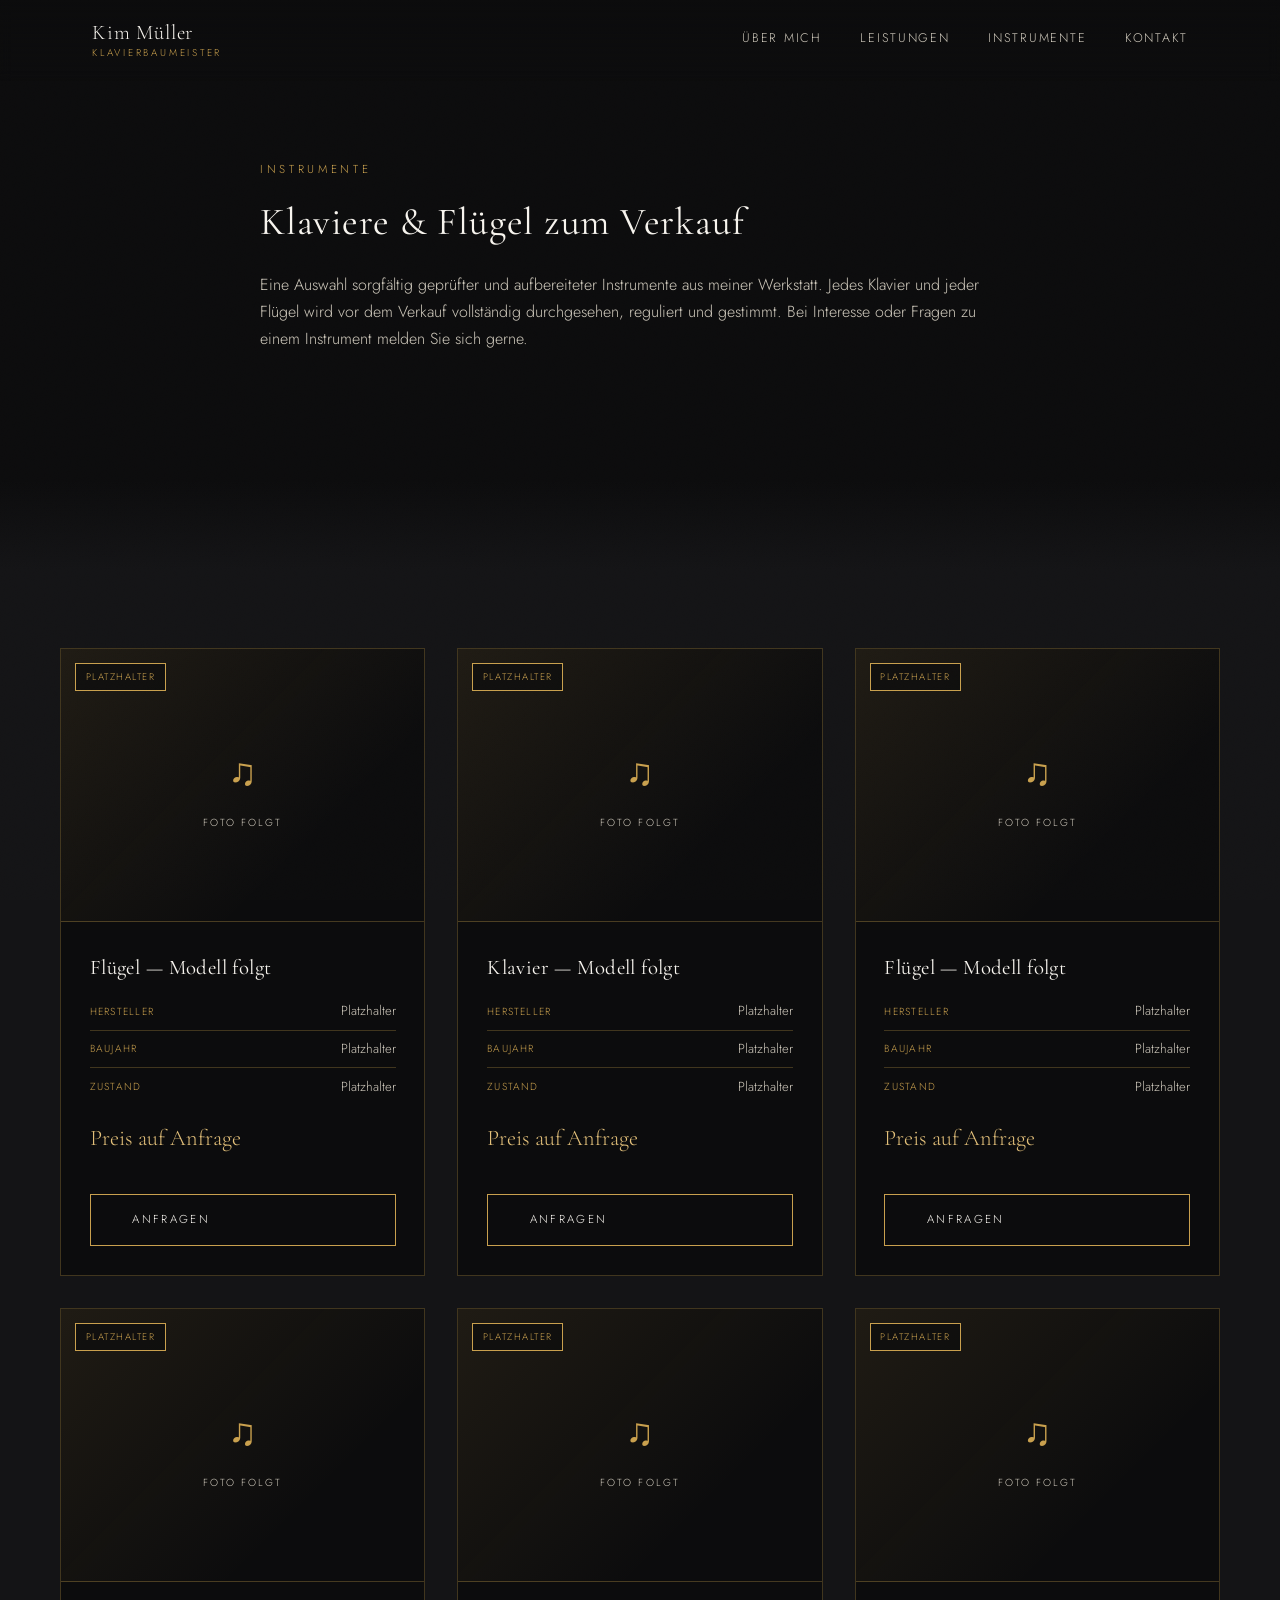
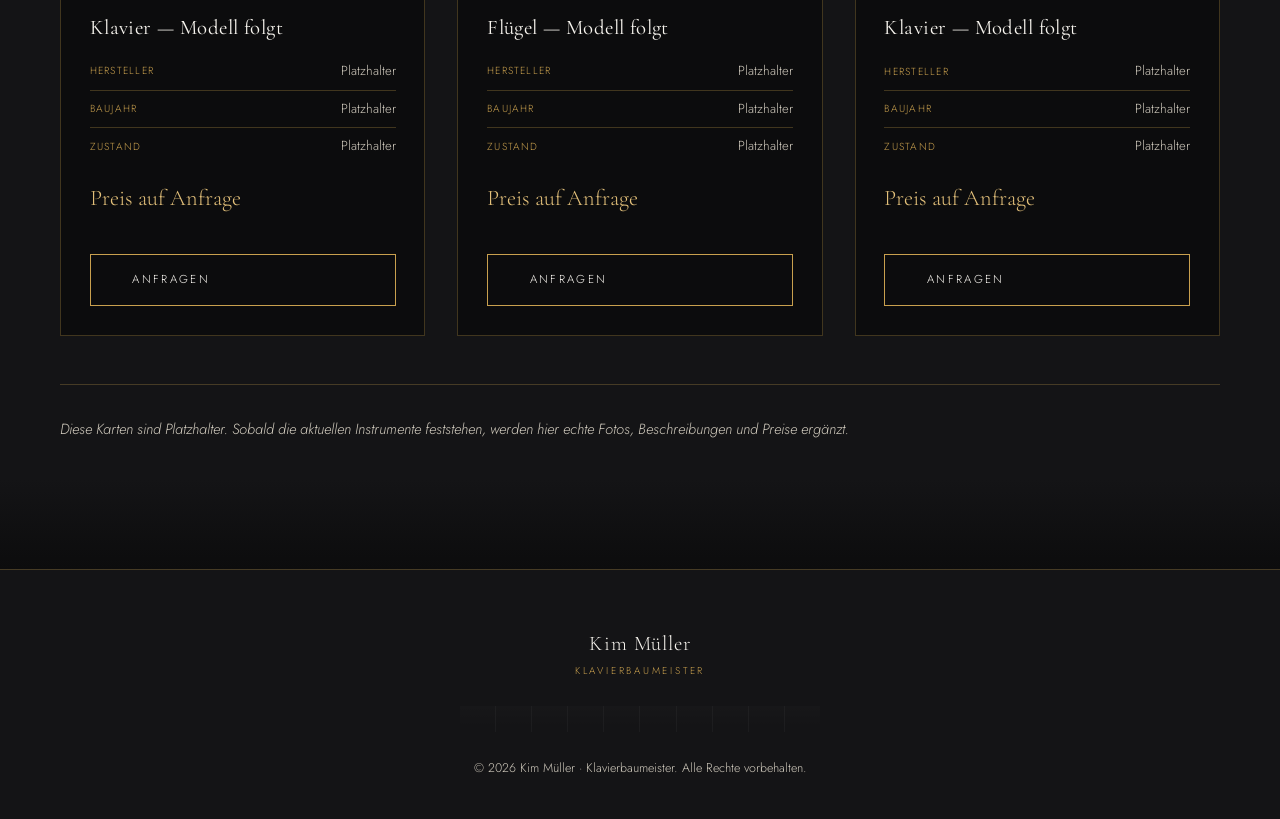
==== instrumente.html @ 31e73b19 "Smooth hero-to-content transition, add Instrumente page - Replace the hard-edged piano-key divider b" ====
<!DOCTYPE html>
<html lang="de">
<head>
<meta charset="UTF-8">
<meta name="viewport" content="width=device-width, initial-scale=1.0">
<title>Instrumente — Kim Müller, Klavierbaumeister</title>
<meta name="description" content="Klaviere und Flügel zum Verkauf bei Kim Müller, Klavierbaumeister in Freiburg im Breisgau.">
<link rel="preconnect" href="https://fonts.googleapis.com">
<link rel="preconnect" href="https://fonts.gstatic.com" crossorigin>
<link href="https://fonts.googleapis.com/css2?family=Cormorant+Garamond:ital,wght@0,300;0,400;0,500;0,600;1,400&family=Jost:wght@300;400;500&display=swap" rel="stylesheet">
<link rel="stylesheet" href="styles.css">
</head>
<body>

<div class="grain"></div>

<header class="site-header" id="top">
  <div class="header-inner">
    <a class="brand" href="index.html">
      <span class="brand-name">Kim Müller</span>
      <span class="brand-sub">Klavierbaumeister</span>
    </a>
    <nav class="nav" id="nav">
      <a href="index.html#ueber-mich">Über mich</a>
      <a href="index.html#leistungen">Leistungen</a>
      <a href="instrumente.html">Instrumente</a>
      <a href="index.html#kontakt">Kontakt</a>
    </nav>
    <button class="nav-toggle" id="navToggle" aria-label="Menü öffnen" aria-expanded="false">
      <span></span><span></span><span></span>
    </button>
  </div>
</header>

<main>

  <section class="section" style="padding-top: 10rem;">
    <div class="section-inner page-intro reveal">
      <p class="eyebrow">Instrumente</p>
      <h2>Klaviere &amp; Flügel zum Verkauf</h2>
      <p>Eine Auswahl sorgfältig geprüfter und aufbereiteter Instrumente aus meiner Werkstatt.
      Jedes Klavier und jeder Flügel wird vor dem Verkauf vollständig durchgesehen, reguliert
      und gestimmt. Bei Interesse oder Fragen zu einem Instrument melden Sie sich gerne.</p>
    </div>
  </section>

  <section class="section alt" id="angebot">
    <div class="section-inner">
      <div class="instruments-grid">

        <div class="instrument-card reveal" style="--reveal-delay: 0.05s">
          <span class="instrument-badge">Platzhalter</span>
          <div class="instrument-photo">
            <span class="instrument-photo-icon" aria-hidden="true">♫</span>
            <span class="instrument-photo-label">Foto folgt</span>
          </div>
          <div class="instrument-info">
            <h3>Flügel — Modell folgt</h3>
            <ul class="instrument-meta">
              <li><span class="label">Hersteller</span><span>Platzhalter</span></li>
              <li><span class="label">Baujahr</span><span>Platzhalter</span></li>
              <li><span class="label">Zustand</span><span>Platzhalter</span></li>
            </ul>
            <p class="instrument-price">Preis auf Anfrage</p>
            <a href="index.html#kontakt" class="btn btn-outline">Anfragen</a>
          </div>
        </div>

        <div class="instrument-card reveal" style="--reveal-delay: 0.1s">
          <span class="instrument-badge">Platzhalter</span>
          <div class="instrument-photo">
            <span class="instrument-photo-icon" aria-hidden="true">♫</span>
            <span class="instrument-photo-label">Foto folgt</span>
          </div>
          <div class="instrument-info">
            <h3>Klavier — Modell folgt</h3>
            <ul class="instrument-meta">
              <li><span class="label">Hersteller</span><span>Platzhalter</span></li>
              <li><span class="label">Baujahr</span><span>Platzhalter</span></li>
              <li><span class="label">Zustand</span><span>Platzhalter</span></li>
            </ul>
            <p class="instrument-price">Preis auf Anfrage</p>
            <a href="index.html#kontakt" class="btn btn-outline">Anfragen</a>
          </div>
        </div>

        <div class="instrument-card reveal" style="--reveal-delay: 0.15s">
          <span class="instrument-badge">Platzhalter</span>
          <div class="instrument-photo">
            <span class="instrument-photo-icon" aria-hidden="true">♫</span>
            <span class="instrument-photo-label">Foto folgt</span>
          </div>
          <div class="instrument-info">
            <h3>Flügel — Modell folgt</h3>
            <ul class="instrument-meta">
              <li><span class="label">Hersteller</span><span>Platzhalter</span></li>
              <li><span class="label">Baujahr</span><span>Platzhalter</span></li>
              <li><span class="label">Zustand</span><span>Platzhalter</span></li>
            </ul>
            <p class="instrument-price">Preis auf Anfrage</p>
            <a href="index.html#kontakt" class="btn btn-outline">Anfragen</a>
          </div>
        </div>

        <div class="instrument-card reveal" style="--reveal-delay: 0.05s">
          <span class="instrument-badge">Platzhalter</span>
          <div class="instrument-photo">
            <span class="instrument-photo-icon" aria-hidden="true">♫</span>
            <span class="instrument-photo-label">Foto folgt</span>
          </div>
          <div class="instrument-info">
            <h3>Klavier — Modell folgt</h3>
            <ul class="instrument-meta">
              <li><span class="label">Hersteller</span><span>Platzhalter</span></li>
              <li><span class="label">Baujahr</span><span>Platzhalter</span></li>
              <li><span class="label">Zustand</span><span>Platzhalter</span></li>
            </ul>
            <p class="instrument-price">Preis auf Anfrage</p>
            <a href="index.html#kontakt" class="btn btn-outline">Anfragen</a>
          </div>
        </div>

        <div class="instrument-card reveal" style="--reveal-delay: 0.1s">
          <span class="instrument-badge">Platzhalter</span>
          <div class="instrument-photo">
            <span class="instrument-photo-icon" aria-hidden="true">♫</span>
            <span class="instrument-photo-label">Foto folgt</span>
          </div>
          <div class="instrument-info">
            <h3>Flügel — Modell folgt</h3>
            <ul class="instrument-meta">
              <li><span class="label">Hersteller</span><span>Platzhalter</span></li>
              <li><span class="label">Baujahr</span><span>Platzhalter</span></li>
              <li><span class="label">Zustand</span><span>Platzhalter</span></li>
            </ul>
            <p class="instrument-price">Preis auf Anfrage</p>
            <a href="index.html#kontakt" class="btn btn-outline">Anfragen</a>
          </div>
        </div>

        <div class="instrument-card reveal" style="--reveal-delay: 0.15s">
          <span class="instrument-badge">Platzhalter</span>
          <div class="instrument-photo">
            <span class="instrument-photo-icon" aria-hidden="true">♫</span>
            <span class="instrument-photo-label">Foto folgt</span>
          </div>
          <div class="instrument-info">
            <h3>Klavier — Modell folgt</h3>
            <ul class="instrument-meta">
              <li><span class="label">Hersteller</span><span>Platzhalter</span></li>
              <li><span class="label">Baujahr</span><span>Platzhalter</span></li>
              <li><span class="label">Zustand</span><span>Platzhalter</span></li>
            </ul>
            <p class="instrument-price">Preis auf Anfrage</p>
            <a href="index.html#kontakt" class="btn btn-outline">Anfragen</a>
          </div>
        </div>

      </div>

      <p class="instrument-note reveal">Diese Karten sind Platzhalter. Sobald die aktuellen Instrumente
      feststehen, werden hier echte Fotos, Beschreibungen und Preise ergänzt.</p>
    </div>
  </section>

</main>

<footer class="site-footer">
  <div class="footer-inner">
    <div class="footer-brand">
      <span class="brand-name">Kim Müller</span>
      <span class="brand-sub">Klavierbaumeister</span>
    </div>
    <div class="key-strip small" aria-hidden="true">
      <span></span><span></span><span></span><span></span><span></span>
      <span></span><span></span><span></span><span></span><span></span>
    </div>
    <p class="footer-copy">&copy; <span id="year"></span> Kim Müller · Klavierbaumeister. Alle Rechte vorbehalten.</p>
  </div>
</footer>

<script src="script.js"></script>
</body>
</html>
---- styles.css ----
/* ------------------------------------------------------------
   Kim Müller — Klavierbaumeister
   Elegant, ruhig, in mattem Schwarz und Gold — inspiriert von der
   zeitlosen Lackoberfläche eines Konzertflügels.
------------------------------------------------------------- */

:root {
  --black: #0c0c0d;
  --black-soft: #141416;
  --ivory: #f7f4ee;
  --ivory-dim: #cfc9bc;
  --gold: #c9a04e;
  --gold-bright: #e3c07a;
  --line: rgba(201, 160, 78, 0.28);
  --serif: 'Cormorant Garamond', Georgia, serif;
  --sans: 'Jost', 'Helvetica Neue', Arial, sans-serif;
  --maxw: 1160px;
  --ease: cubic-bezier(0.16, 0.84, 0.44, 1);
}

* { box-sizing: border-box; }

html { scroll-behavior: smooth; }

body {
  margin: 0;
  background: var(--black);
  color: var(--ivory);
  font-family: var(--sans);
  font-weight: 300;
  line-height: 1.7;
  -webkit-font-smoothing: antialiased;
}

img { max-width: 100%; display: block; }

a { color: inherit; text-decoration: none; }

h1, h2, h3, blockquote {
  font-family: var(--serif);
  font-weight: 400;
  letter-spacing: 0.02em;
  margin: 0 0 0.4em;
  color: var(--ivory);
}

p { margin: 0 0 1em; color: var(--ivory-dim); }

.eyebrow {
  font-family: var(--sans);
  text-transform: uppercase;
  letter-spacing: 0.32em;
  font-size: 0.72rem;
  color: var(--gold);
  margin: 0 0 0.9em;
}
.eyebrow.center { text-align: center; }

h2 { font-size: clamp(1.9rem, 3vw, 2.6rem); }
h2.center { text-align: center; margin-bottom: 0.6em; }

.section h2 + p.eyebrow { margin-top: 0; }

/* subtle film-grain overlay for texture, like lacquer under light */
.grain {
  position: fixed;
  inset: 0;
  pointer-events: none;
  z-index: 5;
  opacity: 0.035;
  background-image: url("data:image/svg+xml,%3Csvg xmlns='http://www.w3.org/2000/svg' width='120' height='120'%3E%3Cfilter id='n'%3E%3CfeTurbulence type='fractalNoise' baseFrequency='0.9' numOctaves='2' stitchTiles='stitch'/%3E%3C/filter%3E%3Crect width='100%25' height='100%25' filter='url(%23n)'/%3E%3C/svg%3E");
  mix-blend-mode: overlay;
}

/* ---------- Header ---------- */
.site-header {
  position: fixed;
  top: 0; left: 0; right: 0;
  z-index: 50;
  background: linear-gradient(to bottom, rgba(12,12,13,0.92), rgba(12,12,13,0));
  backdrop-filter: blur(6px);
}

.header-inner {
  max-width: var(--maxw);
  margin: 0 auto;
  padding: 1.4rem 2rem;
  display: flex;
  align-items: center;
  justify-content: space-between;
}

.brand { display: flex; flex-direction: column; line-height: 1.1; }
.brand-name {
  font-family: var(--serif);
  font-size: 1.3rem;
  letter-spacing: 0.04em;
  color: var(--ivory);
}
.brand-sub {
  font-size: 0.62rem;
  letter-spacing: 0.28em;
  text-transform: uppercase;
  color: var(--gold);
  margin-top: 0.25em;
}

.nav { display: flex; gap: 2.4rem; }
.nav a {
  font-size: 0.78rem;
  letter-spacing: 0.14em;
  text-transform: uppercase;
  color: var(--ivory-dim);
  position: relative;
  padding-bottom: 4px;
  transition: color 0.4s var(--ease);
}
.nav a::after {
  content: '';
  position: absolute;
  left: 0; bottom: 0;
  width: 0;
  height: 1px;
  background: var(--gold);
  transition: width 0.45s var(--ease);
}
.nav a:hover { color: var(--gold-bright); }
.nav a:hover::after { width: 100%; }

.nav-toggle {
  display: none;
  flex-direction: column;
  justify-content: center;
  gap: 5px;
  width: 32px; height: 32px;
  background: none;
  border: none;
  cursor: pointer;
}
.nav-toggle span {
  display: block;
  height: 1px;
  background: var(--gold);
}

/* ---------- Hero ---------- */
.hero {
  min-height: 100svh;
  display: flex;
  flex-direction: column;
  align-items: center;
  justify-content: center;
  text-align: center;
  position: relative;
  padding: 6rem 1.5rem 0;
  background:
    radial-gradient(ellipse at 50% 20%, rgba(201,160,78,0.09), transparent 60%),
    linear-gradient(180deg, #0c0c0d 0%, #101012 55%, #0c0c0d 100%);
  overflow: hidden;
}

.hero-content { max-width: 640px; margin: 0 auto; }

.hero .eyebrow { justify-content: center; text-align: center; }

.hero h1 {
  font-size: clamp(3.2rem, 9vw, 6rem);
  letter-spacing: 0.02em;
  margin-bottom: 0.15em;
}

.hero-role {
  text-transform: uppercase;
  letter-spacing: 0.36em;
  font-size: 0.82rem;
  color: var(--gold-bright);
  margin-bottom: 1.8rem;
}

.hero-rule {
  width: 64px;
  height: 1px;
  margin: 0 auto 1.8rem;
  background: linear-gradient(to right, transparent, var(--gold), transparent);
}

.hero-tagline {
  font-family: var(--serif);
  font-style: italic;
  font-size: 1.3rem;
  color: var(--ivory-dim);
  margin-bottom: 2.4rem;
}

.btn {
  display: inline-block;
  padding: 0.95rem 2.6rem;
  border: 1px solid var(--gold);
  color: var(--ivory);
  text-transform: uppercase;
  letter-spacing: 0.2em;
  font-size: 0.72rem;
  background: transparent;
  cursor: pointer;
  transition: background 0.5s var(--ease), color 0.5s var(--ease), transform 0.5s var(--ease), box-shadow 0.5s var(--ease);
}
.btn:hover {
  background: var(--gold);
  color: var(--black);
  transform: translateY(-2px);
  box-shadow: 0 10px 30px -12px rgba(201, 160, 78, 0.45);
}

.btn-outline { background: transparent; }

/* scroll cue: replaces the old hard-edged key-strip divider between hero and content */
.scroll-cue {
  position: absolute;
  left: 50%;
  bottom: 44px;
  transform: translateX(-50%);
  width: 22px;
  height: 36px;
  border: 1px solid var(--line);
  border-radius: 12px;
  opacity: 0.8;
  transition: opacity 0.4s var(--ease), border-color 0.4s var(--ease);
}
.scroll-cue:hover { opacity: 1; border-color: var(--gold); }
.scroll-cue span {
  position: absolute;
  top: 7px;
  left: 50%;
  width: 3px;
  height: 8px;
  margin-left: -1.5px;
  border-radius: 2px;
  background: var(--gold);
  animation: scroll-cue-move 1.8s ease-in-out infinite;
}
@keyframes scroll-cue-move {
  0% { opacity: 0; transform: translateY(0); }
  30% { opacity: 1; }
  100% { opacity: 0; transform: translateY(11px); }
}
@media (prefers-reduced-motion: reduce) {
  .scroll-cue span { animation: none; opacity: 1; }
}

/* piano-key divider */
.key-strip {
  position: absolute;
  left: 0; right: 0; bottom: 0;
  display: flex;
  height: 46px;
  opacity: 0.9;
}
.key-strip span {
  flex: 1;
  border-left: 1px solid rgba(247,244,238,0.08);
  background: linear-gradient(to bottom, rgba(247,244,238,0.03), transparent);
}
.key-strip span:first-child { border-left: none; }
.key-strip.small { position: static; height: 26px; max-width: 360px; margin: 1.6rem auto; opacity: 0.5; }

/* ---------- Sections ---------- */
.section { padding: 7rem 1.5rem; position: relative; }
.section.alt {
  background: linear-gradient(180deg,
    var(--black) 0,
    var(--black-soft) 90px,
    var(--black-soft) calc(100% - 90px),
    var(--black) 100%);
}
.section.alt + .section.alt { background: var(--black-soft); }
.section-inner { max-width: var(--maxw); margin: 0 auto; }

.two-col {
  display: grid;
  grid-template-columns: 0.9fr 1.1fr;
  gap: 4.5rem;
  align-items: center;
}

.about-content { max-width: 760px; }

.stats {
  display: flex;
  gap: 2.6rem;
  margin-top: 2.2rem;
  padding-top: 2rem;
  border-top: 1px solid var(--line);
}
.stat { display: flex; flex-direction: column; }
.stat-num {
  font-family: var(--serif);
  font-size: 2.1rem;
  color: var(--gold-bright);
}
.stat-label {
  font-size: 0.72rem;
  letter-spacing: 0.1em;
  text-transform: uppercase;
  color: var(--ivory-dim);
  margin-top: 0.3em;
}

/* ---------- Services ---------- */
.services-grid {
  margin-top: 3.5rem;
  display: grid;
  grid-template-columns: repeat(3, 1fr);
  gap: 1px;
  background: var(--line);
  border: 1px solid var(--line);
}
.service {
  background: var(--black-soft);
  padding: 2.6rem 2.2rem;
  transition: background 0.5s var(--ease), transform 0.5s var(--ease);
}
.section.alt .service { background: var(--black); }
.service:hover { background: #17171a; transform: translateY(-4px); }
.service-icon {
  font-family: var(--serif);
  font-size: 1.6rem;
  color: var(--gold);
  margin-bottom: 1rem;
}
.service h3 {
  font-size: 1.25rem;
  margin-bottom: 0.5em;
}
.service p { margin: 0; font-size: 0.92rem; }

/* ---------- Instrumente ---------- */
.page-intro { max-width: 760px; }

.instruments-grid {
  margin-top: 3.5rem;
  display: grid;
  grid-template-columns: repeat(3, 1fr);
  gap: 2rem;
}

.instrument-card {
  position: relative;
  display: flex;
  flex-direction: column;
  border: 1px solid var(--line);
  background: var(--black-soft);
  transition: transform 0.5s var(--ease), border-color 0.5s var(--ease);
}
.section.alt .instrument-card { background: var(--black); }
.instrument-card:hover { transform: translateY(-4px); border-color: var(--gold); }

.instrument-badge {
  position: absolute;
  top: 14px;
  left: 14px;
  z-index: 1;
  padding: 0.3rem 0.6rem;
  border: 1px solid var(--gold);
  background: rgba(12, 12, 13, 0.75);
  color: var(--gold);
  text-transform: uppercase;
  letter-spacing: 0.16em;
  font-size: 0.6rem;
}

.instrument-photo {
  aspect-ratio: 4 / 3;
  display: flex;
  flex-direction: column;
  align-items: center;
  justify-content: center;
  gap: 0.6rem;
  border-bottom: 1px solid var(--line);
  background: linear-gradient(135deg, rgba(201, 160, 78, 0.1), transparent 70%);
  color: var(--gold);
}
.instrument-photo-icon { font-size: 2.4rem; }
.instrument-photo-label {
  font-size: 0.64rem;
  text-transform: uppercase;
  letter-spacing: 0.2em;
  color: var(--ivory-dim);
}

.instrument-info {
  padding: 1.8rem;
  display: flex;
  flex-direction: column;
  gap: 0.9rem;
  flex: 1;
}
.instrument-info h3 { font-size: 1.3rem; margin: 0; }

.instrument-meta { list-style: none; margin: 0; padding: 0; }
.instrument-meta li {
  display: flex;
  justify-content: space-between;
  gap: 1rem;
  font-size: 0.82rem;
  color: var(--ivory-dim);
  padding: 0.45rem 0;
  border-top: 1px solid var(--line);
}
.instrument-meta li:first-child { border-top: none; padding-top: 0; }
.instrument-meta .label {
  color: var(--gold);
  text-transform: uppercase;
  letter-spacing: 0.12em;
  font-size: 0.64rem;
  align-self: center;
}

.instrument-price {
  font-family: var(--serif);
  font-size: 1.4rem;
  color: var(--gold-bright);
  margin-top: auto;
}

.instrument-note {
  margin-top: 3rem;
  padding-top: 2rem;
  border-top: 1px solid var(--line);
  font-style: italic;
  font-size: 0.92rem;
}

/* ---------- Quote ---------- */
.quote-section { text-align: center; padding: 6rem 1.5rem; }
.quote-section blockquote {
  font-size: clamp(1.5rem, 3vw, 2.1rem);
  font-style: italic;
  max-width: 760px;
  margin: 0 auto;
  color: var(--ivory);
}
.quote-attr {
  margin-top: 1.2rem;
  text-transform: uppercase;
  letter-spacing: 0.24em;
  font-size: 0.72rem;
  color: var(--gold);
}

/* ---------- Contact ---------- */
.contact-list { list-style: none; margin: 2rem 0 0; padding: 0; }
.contact-list li {
  display: flex;
  flex-direction: column;
  padding: 1.1rem 0;
  border-top: 1px solid var(--line);
}
.contact-list li:last-child { border-bottom: 1px solid var(--line); }
.contact-label {
  font-size: 0.68rem;
  text-transform: uppercase;
  letter-spacing: 0.2em;
  color: var(--gold);
  margin-bottom: 0.3em;
}
.contact-list a { color: var(--ivory); transition: color 0.4s var(--ease); }
.contact-list a:hover { color: var(--gold-bright); }

.contact-form { display: flex; flex-direction: column; gap: 1.3rem; }
.form-row { display: flex; flex-direction: column; gap: 0.5rem; }
.form-row label {
  font-size: 0.68rem;
  text-transform: uppercase;
  letter-spacing: 0.2em;
  color: var(--gold);
}
.form-row input, .form-row textarea {
  background: transparent;
  border: none;
  border-bottom: 1px solid var(--line);
  color: var(--ivory);
  font-family: var(--sans);
  font-size: 1rem;
  padding: 0.6rem 0.1rem;
  resize: vertical;
  transition: border-color 0.4s var(--ease);
}
.form-row input:focus, .form-row textarea:focus {
  outline: none;
  border-bottom-color: var(--gold);
}
.form-note {
  font-size: 0.85rem;
  color: var(--gold-bright);
  min-height: 1.2em;
}

/* ---------- Footer ---------- */
.site-footer {
  background: var(--black-soft);
  padding: 3.5rem 1.5rem 2.5rem;
  text-align: center;
  border-top: 1px solid var(--line);
}
.footer-inner { max-width: var(--maxw); margin: 0 auto; }
.footer-brand { display: flex; flex-direction: column; align-items: center; }
.footer-copy {
  font-size: 0.78rem;
  color: var(--ivory-dim);
  margin: 0;
}

/* ---------- Scroll reveal ---------- */
.reveal {
  opacity: 0;
  transform: translateY(28px);
  transition: opacity 0.9s var(--ease), transform 0.9s var(--ease);
  transition-delay: var(--reveal-delay, 0s);
}
.reveal.is-visible {
  opacity: 1;
  transform: translateY(0);
}
@media (prefers-reduced-motion: reduce) {
  .reveal {
    opacity: 1;
    transform: none;
    transition: none;
  }
}

/* ---------- Responsive ---------- */
@media (max-width: 900px) {
  .two-col { grid-template-columns: 1fr; }
  .services-grid { grid-template-columns: repeat(2, 1fr); }
  .instruments-grid { grid-template-columns: repeat(2, 1fr); }
}

@media (max-width: 720px) {
  .nav {
    position: absolute;
    top: 100%; left: 0; right: 0;
    flex-direction: column;
    background: var(--black-soft);
    padding: 1.5rem 2rem;
    gap: 1.2rem;
    border-top: 1px solid var(--line);
    transform: translateY(-8px);
    opacity: 0;
    pointer-events: none;
    transition: opacity 0.35s var(--ease), transform 0.35s var(--ease);
  }
  .nav.open {
    opacity: 1;
    transform: translateY(0);
    pointer-events: auto;
  }
  .nav-toggle { display: flex; }
  .services-grid { grid-template-columns: 1fr; }
  .instruments-grid { grid-template-columns: 1fr; }
  .stats { flex-wrap: wrap; row-gap: 1.4rem; }
}
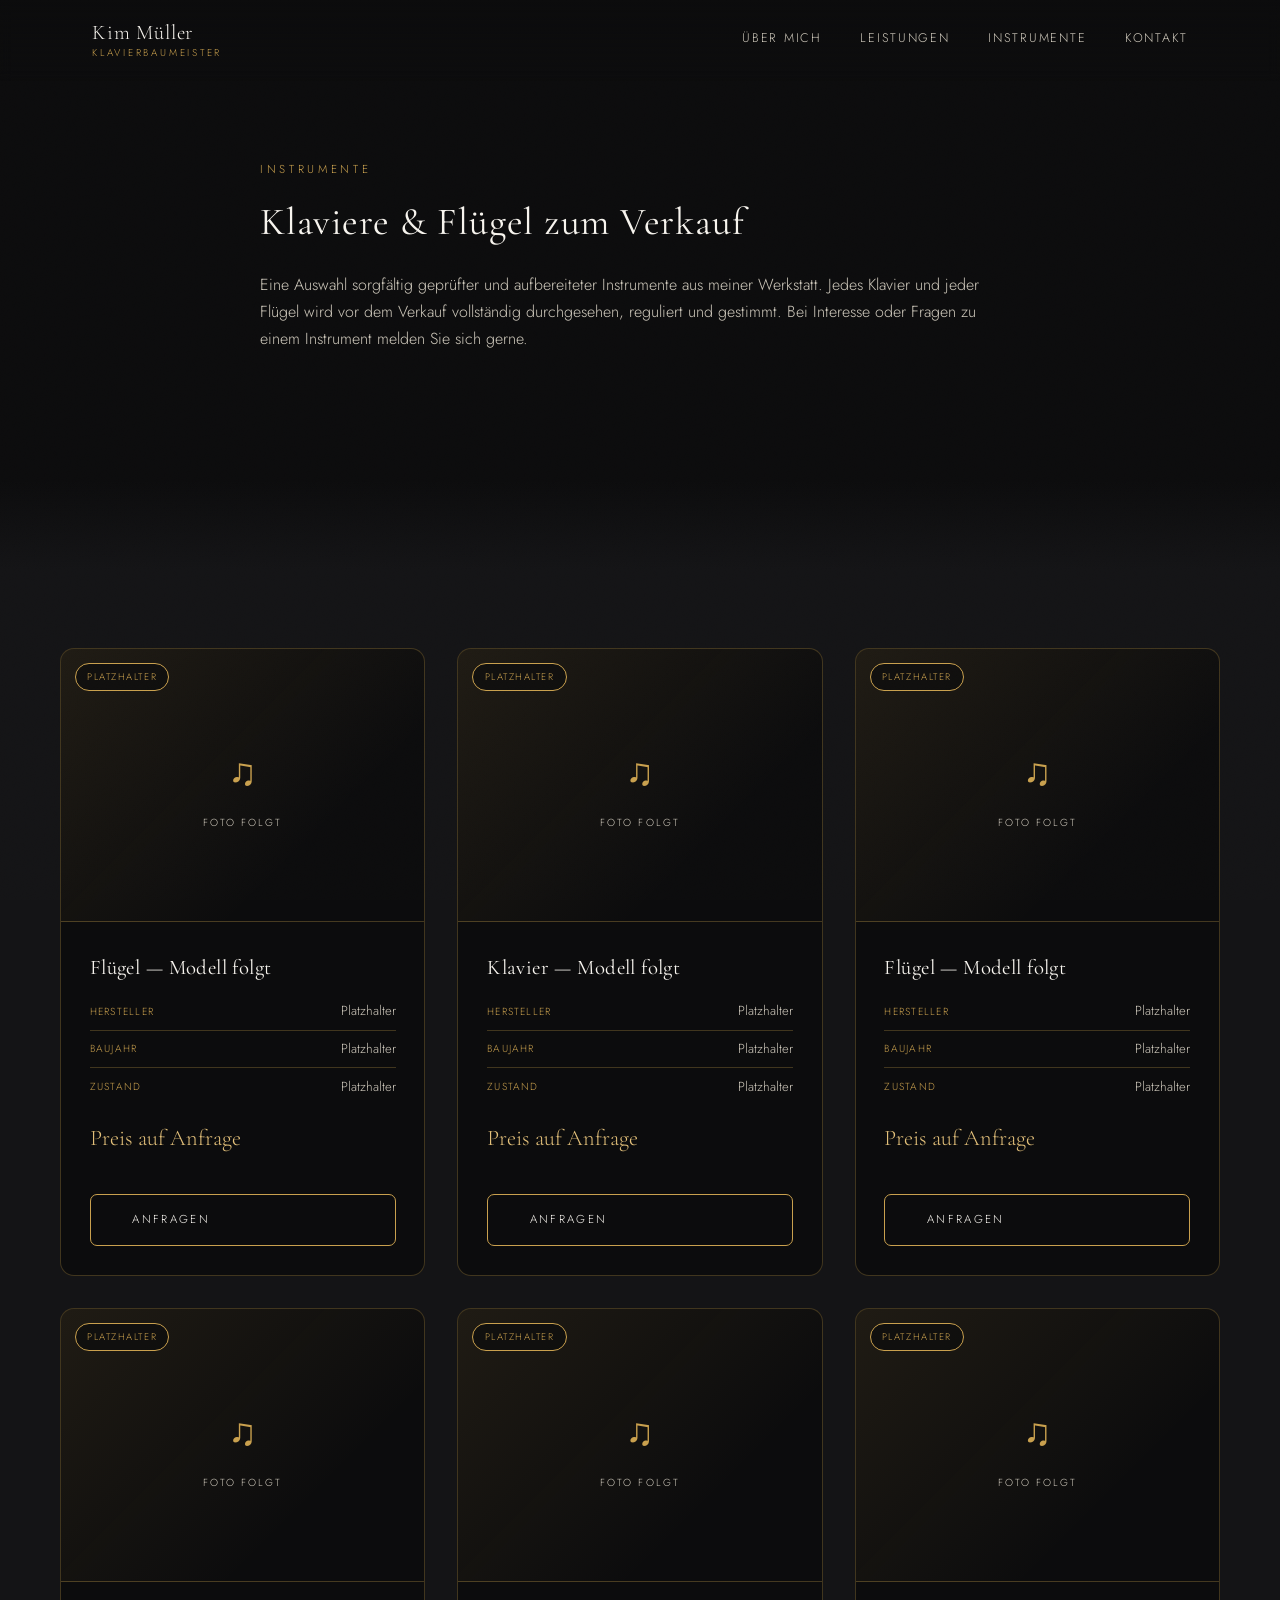
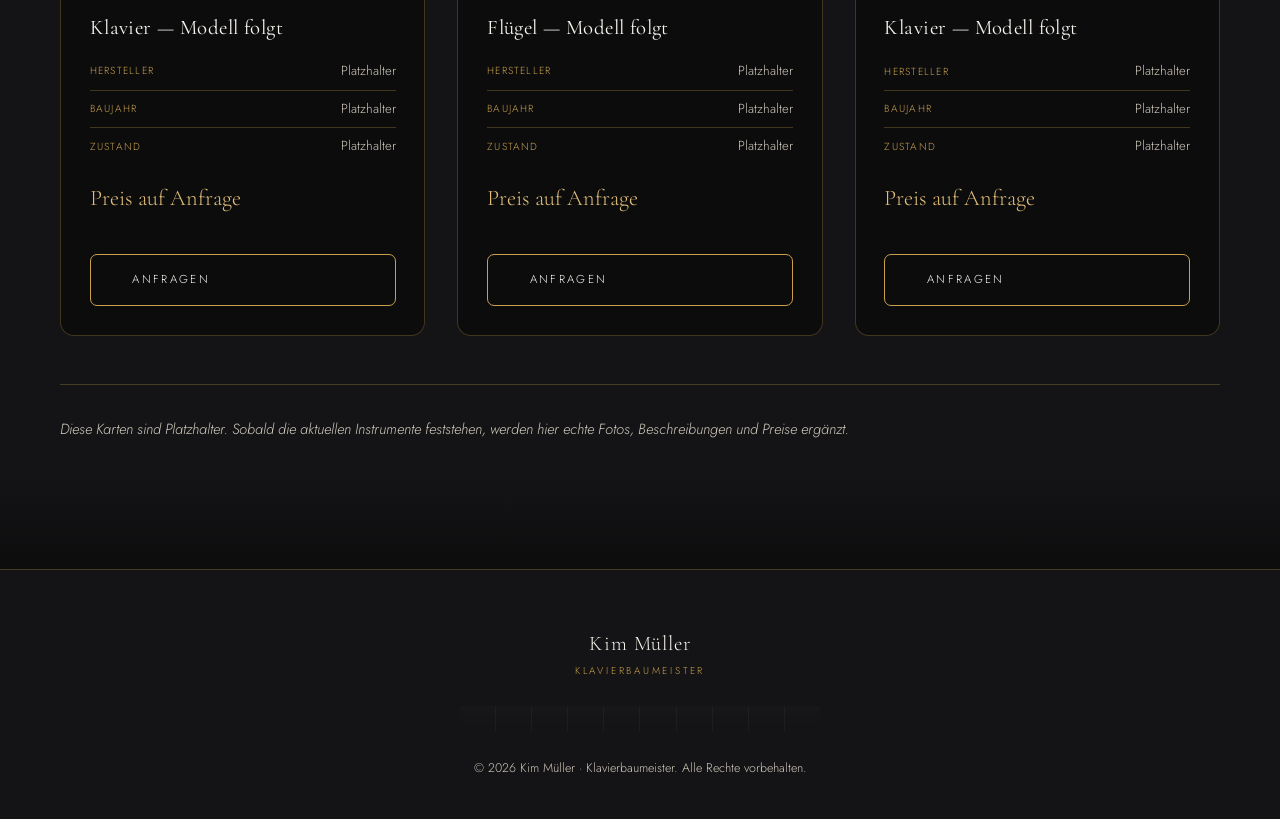
==== commit a4cff31d: "Add scroll progress bar and hero parallax effect - Thin gold progress line fixed at the top of the v" ====
--- a/instrumente.html
+++ b/instrumente.html
@@ -13,6 +13,7 @@
 <body>
 
 <div class="grain"></div>
+<div class="scroll-progress" id="scrollProgress"></div>
 
 <header class="site-header" id="top">
   <div class="header-inner">
--- a/styles.css
+++ b/styles.css
@@ -16,6 +16,8 @@
   --sans: 'Jost', 'Helvetica Neue', Arial, sans-serif;
   --maxw: 1160px;
   --ease: cubic-bezier(0.16, 0.84, 0.44, 1);
+  --radius: 14px;
+  --radius-sm: 7px;
 }
 
 * { box-sizing: border-box; }
@@ -70,6 +72,18 @@
   opacity: 0.035;
   background-image: url("data:image/svg+xml,%3Csvg xmlns='http://www.w3.org/2000/svg' width='120' height='120'%3E%3Cfilter id='n'%3E%3CfeTurbulence type='fractalNoise' baseFrequency='0.9' numOctaves='2' stitchTiles='stitch'/%3E%3C/filter%3E%3Crect width='100%25' height='100%25' filter='url(%23n)'/%3E%3C/svg%3E");
   mix-blend-mode: overlay;
+}
+
+/* ---------- Scroll progress ---------- */
+.scroll-progress {
+  position: fixed;
+  top: 0;
+  left: 0;
+  height: 2px;
+  width: 0%;
+  background: linear-gradient(to right, var(--gold), var(--gold-bright));
+  z-index: 60;
+  transition: width 0.1s linear;
 }
 
 /* ---------- Header ---------- */
@@ -159,7 +173,7 @@
   overflow: hidden;
 }
 
-.hero-content { max-width: 640px; margin: 0 auto; }
+.hero-content { max-width: 640px; margin: 0 auto; will-change: transform, opacity; }
 
 .hero .eyebrow { justify-content: center; text-align: center; }
 
@@ -196,6 +210,7 @@
   display: inline-block;
   padding: 0.95rem 2.6rem;
   border: 1px solid var(--gold);
+  border-radius: var(--radius-sm);
   color: var(--ivory);
   text-transform: uppercase;
   letter-spacing: 0.2em;
@@ -272,7 +287,7 @@
     var(--black-soft) calc(100% - 90px),
     var(--black) 100%);
 }
-.section.alt + .section.alt { background: var(--black-soft); }
+.section.alt + .section.alt { background: var(--black-soft); border-top: 1px solid var(--line); }
 .section-inner { max-width: var(--maxw); margin: 0 auto; }
 
 .two-col {
@@ -284,6 +299,19 @@
 
 .about-content { max-width: 760px; }
 
+.about-photo {
+  border-radius: var(--radius);
+  overflow: hidden;
+  border: 1px solid var(--line);
+  aspect-ratio: 3 / 4;
+}
+.about-photo img {
+  width: 100%;
+  height: 100%;
+  object-fit: cover;
+  filter: grayscale(1) contrast(1.05);
+}
+
 .stats {
   display: flex;
   gap: 2.6rem;
@@ -310,17 +338,17 @@
   margin-top: 3.5rem;
   display: grid;
   grid-template-columns: repeat(3, 1fr);
-  gap: 1px;
-  background: var(--line);
-  border: 1px solid var(--line);
+  gap: 1.5rem;
 }
 .service {
   background: var(--black-soft);
+  border: 1px solid var(--line);
+  border-radius: var(--radius);
   padding: 2.6rem 2.2rem;
-  transition: background 0.5s var(--ease), transform 0.5s var(--ease);
+  transition: background 0.5s var(--ease), transform 0.5s var(--ease), border-color 0.5s var(--ease);
 }
 .section.alt .service { background: var(--black); }
-.service:hover { background: #17171a; transform: translateY(-4px); }
+.service:hover { background: #17171a; transform: translateY(-4px); border-color: var(--gold); }
 .service-icon {
   font-family: var(--serif);
   font-size: 1.6rem;
@@ -348,6 +376,8 @@
   display: flex;
   flex-direction: column;
   border: 1px solid var(--line);
+  border-radius: var(--radius);
+  overflow: hidden;
   background: var(--black-soft);
   transition: transform 0.5s var(--ease), border-color 0.5s var(--ease);
 }
@@ -359,8 +389,9 @@
   top: 14px;
   left: 14px;
   z-index: 1;
-  padding: 0.3rem 0.6rem;
+  padding: 0.3rem 0.7rem;
   border: 1px solid var(--gold);
+  border-radius: 999px;
   background: rgba(12, 12, 13, 0.75);
   color: var(--gold);
   text-transform: uppercase;
@@ -545,6 +576,7 @@
     padding: 1.5rem 2rem;
     gap: 1.2rem;
     border-top: 1px solid var(--line);
+    border-radius: 0 0 var(--radius) var(--radius);
     transform: translateY(-8px);
     opacity: 0;
     pointer-events: none;
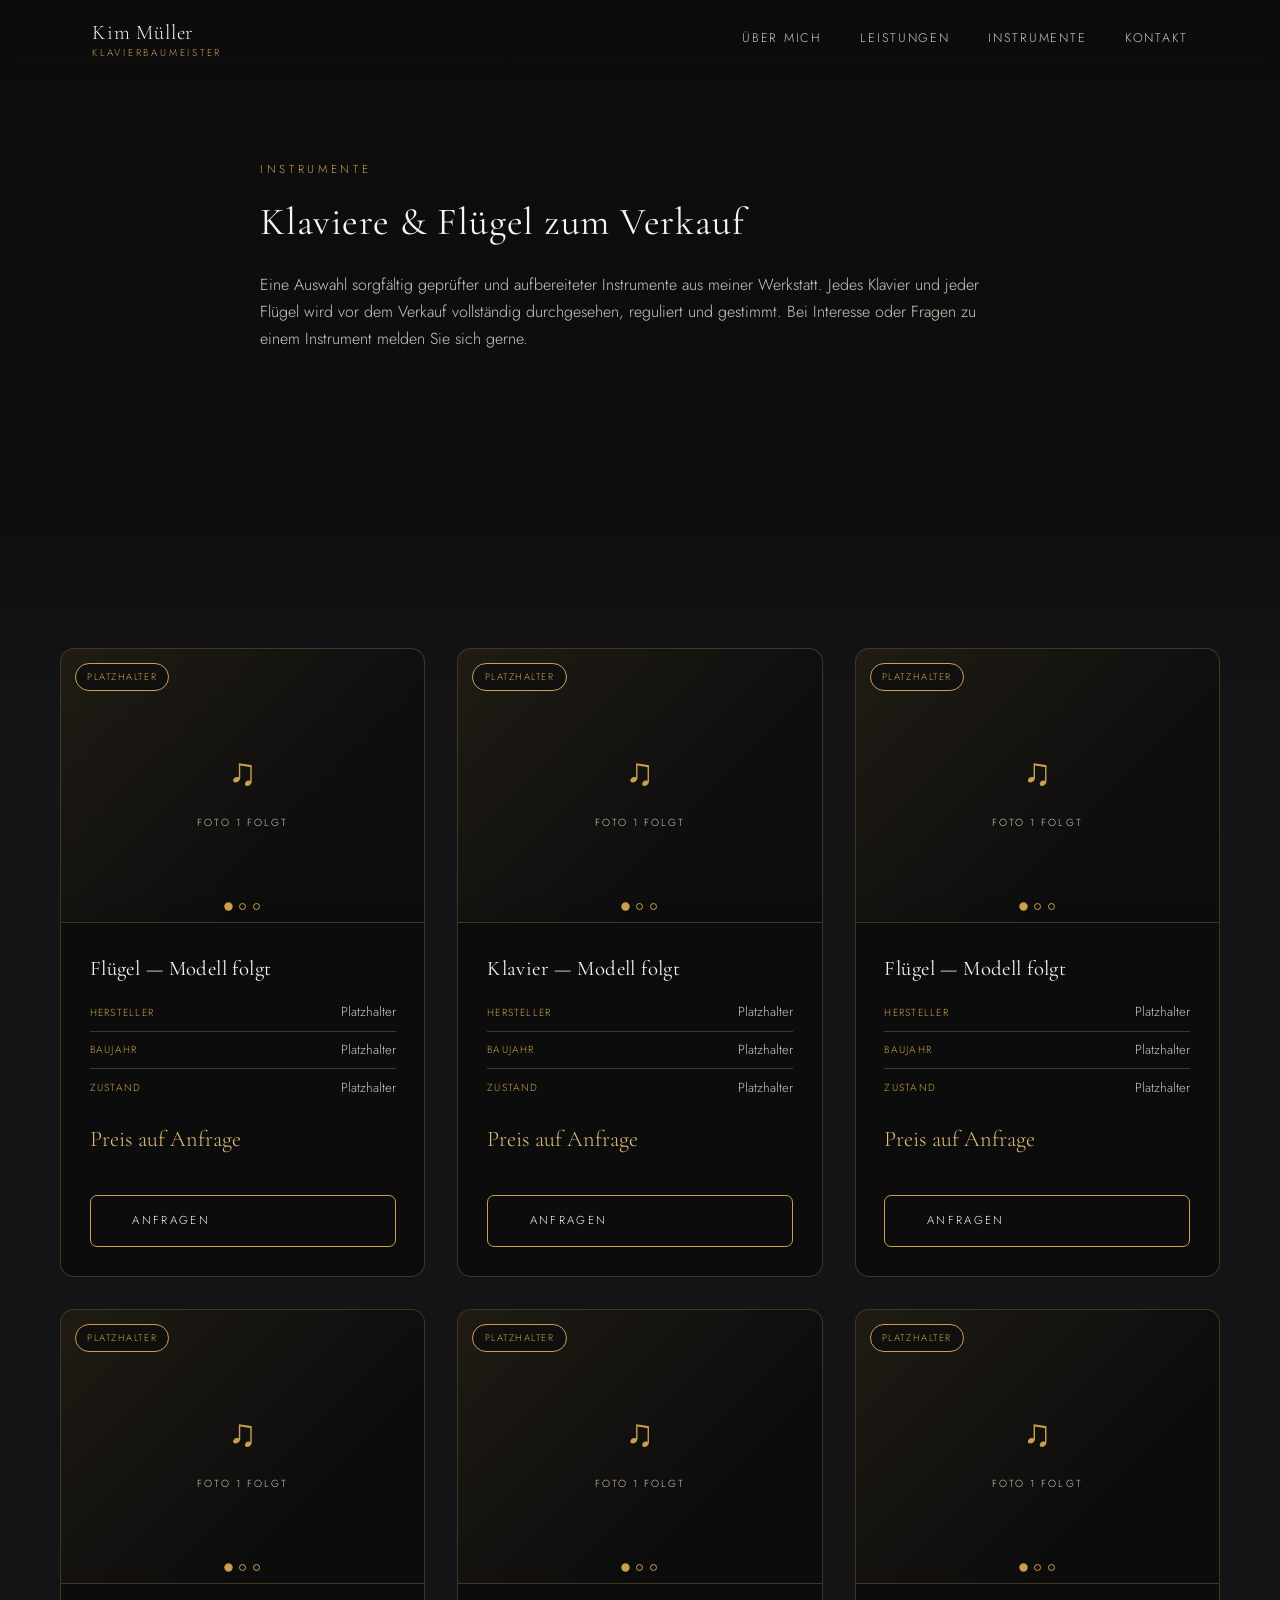
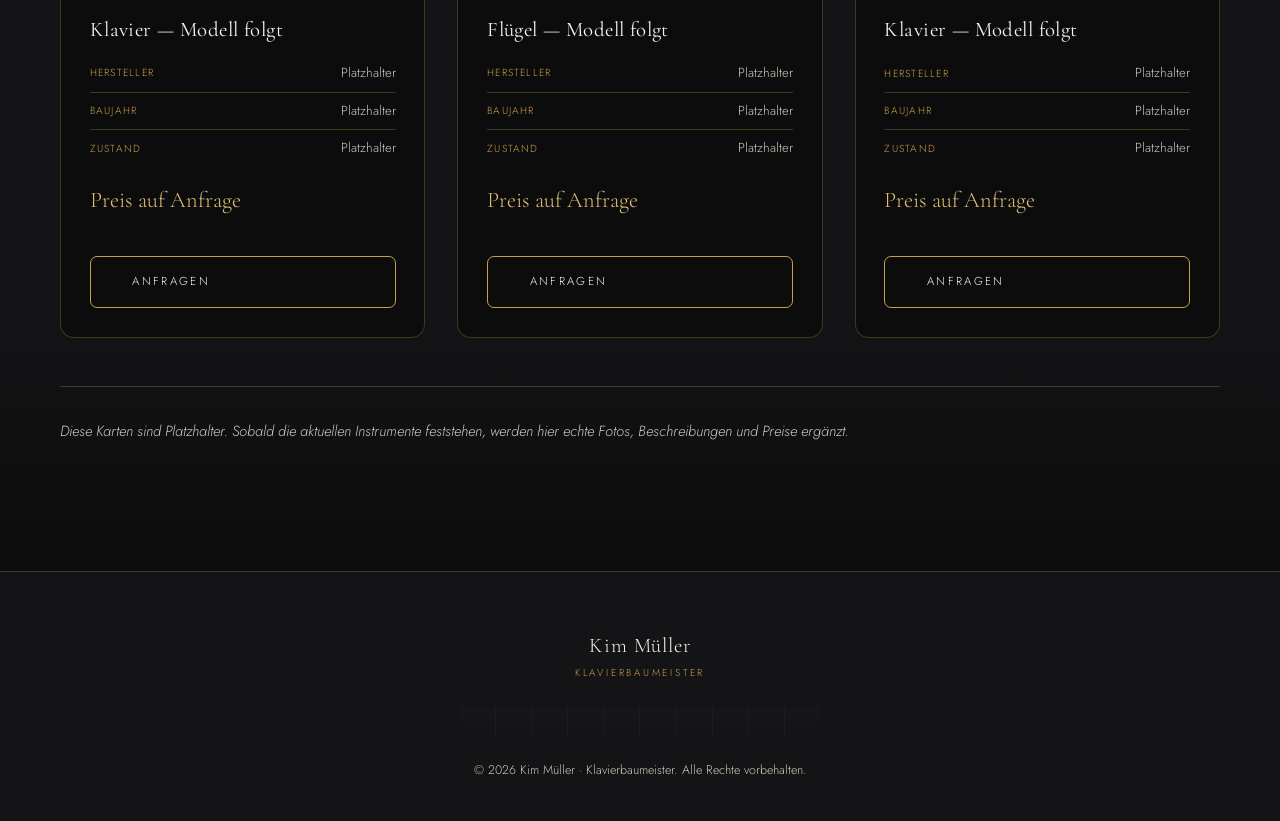
==== commit 66fc6340: "Instrumente auf der Startseite zeigen und Bildergalerie pro Instrument - Neuer Abschnitt "Instrument" ====
--- a/instrumente.html
+++ b/instrumente.html
@@ -47,13 +47,35 @@
 
   <section class="section alt" id="angebot">
     <div class="section-inner">
+      <!--
+        So fügen Sie Bilder hinzu:
+        Jedes Instrument hat eine Galerie (<div class="instrument-gallery">).
+        Für jedes Bild eine Zeile in "gallery-track" einfügen, z. B.:
+          <img src="assets/instrumente/fluegel-steinway-1.jpg" alt="Steinway Flügel, Ansicht von vorne" loading="lazy">
+          <img src="assets/instrumente/fluegel-steinway-2.jpg" alt="Steinway Flügel, Klaviatur" loading="lazy">
+        Die Platzhalter (<div class="gallery-slide ...">) dann einfach löschen.
+        Bei mehr als einem Bild erscheinen automatisch Pfeile und Punkte;
+        ein Klick auf ein Bild öffnet es groß.
+      -->
       <div class="instruments-grid">
 
         <div class="instrument-card reveal" style="--reveal-delay: 0.05s">
           <span class="instrument-badge">Platzhalter</span>
-          <div class="instrument-photo">
-            <span class="instrument-photo-icon" aria-hidden="true">♫</span>
-            <span class="instrument-photo-label">Foto folgt</span>
+          <div class="instrument-gallery" data-gallery>
+            <div class="gallery-track">
+              <div class="gallery-slide instrument-photo">
+                <span class="instrument-photo-icon" aria-hidden="true">♫</span>
+                <span class="instrument-photo-label">Foto 1 folgt</span>
+              </div>
+              <div class="gallery-slide instrument-photo">
+                <span class="instrument-photo-icon" aria-hidden="true">♫</span>
+                <span class="instrument-photo-label">Foto 2 folgt</span>
+              </div>
+              <div class="gallery-slide instrument-photo">
+                <span class="instrument-photo-icon" aria-hidden="true">♫</span>
+                <span class="instrument-photo-label">Foto 3 folgt</span>
+              </div>
+            </div>
           </div>
           <div class="instrument-info">
             <h3>Flügel — Modell folgt</h3>
@@ -69,9 +91,21 @@
 
         <div class="instrument-card reveal" style="--reveal-delay: 0.1s">
           <span class="instrument-badge">Platzhalter</span>
-          <div class="instrument-photo">
-            <span class="instrument-photo-icon" aria-hidden="true">♫</span>
-            <span class="instrument-photo-label">Foto folgt</span>
+          <div class="instrument-gallery" data-gallery>
+            <div class="gallery-track">
+              <div class="gallery-slide instrument-photo">
+                <span class="instrument-photo-icon" aria-hidden="true">♫</span>
+                <span class="instrument-photo-label">Foto 1 folgt</span>
+              </div>
+              <div class="gallery-slide instrument-photo">
+                <span class="instrument-photo-icon" aria-hidden="true">♫</span>
+                <span class="instrument-photo-label">Foto 2 folgt</span>
+              </div>
+              <div class="gallery-slide instrument-photo">
+                <span class="instrument-photo-icon" aria-hidden="true">♫</span>
+                <span class="instrument-photo-label">Foto 3 folgt</span>
+              </div>
+            </div>
           </div>
           <div class="instrument-info">
             <h3>Klavier — Modell folgt</h3>
@@ -87,9 +121,21 @@
 
         <div class="instrument-card reveal" style="--reveal-delay: 0.15s">
           <span class="instrument-badge">Platzhalter</span>
-          <div class="instrument-photo">
-            <span class="instrument-photo-icon" aria-hidden="true">♫</span>
-            <span class="instrument-photo-label">Foto folgt</span>
+          <div class="instrument-gallery" data-gallery>
+            <div class="gallery-track">
+              <div class="gallery-slide instrument-photo">
+                <span class="instrument-photo-icon" aria-hidden="true">♫</span>
+                <span class="instrument-photo-label">Foto 1 folgt</span>
+              </div>
+              <div class="gallery-slide instrument-photo">
+                <span class="instrument-photo-icon" aria-hidden="true">♫</span>
+                <span class="instrument-photo-label">Foto 2 folgt</span>
+              </div>
+              <div class="gallery-slide instrument-photo">
+                <span class="instrument-photo-icon" aria-hidden="true">♫</span>
+                <span class="instrument-photo-label">Foto 3 folgt</span>
+              </div>
+            </div>
           </div>
           <div class="instrument-info">
             <h3>Flügel — Modell folgt</h3>
@@ -105,9 +151,21 @@
 
         <div class="instrument-card reveal" style="--reveal-delay: 0.05s">
           <span class="instrument-badge">Platzhalter</span>
-          <div class="instrument-photo">
-            <span class="instrument-photo-icon" aria-hidden="true">♫</span>
-            <span class="instrument-photo-label">Foto folgt</span>
+          <div class="instrument-gallery" data-gallery>
+            <div class="gallery-track">
+              <div class="gallery-slide instrument-photo">
+                <span class="instrument-photo-icon" aria-hidden="true">♫</span>
+                <span class="instrument-photo-label">Foto 1 folgt</span>
+              </div>
+              <div class="gallery-slide instrument-photo">
+                <span class="instrument-photo-icon" aria-hidden="true">♫</span>
+                <span class="instrument-photo-label">Foto 2 folgt</span>
+              </div>
+              <div class="gallery-slide instrument-photo">
+                <span class="instrument-photo-icon" aria-hidden="true">♫</span>
+                <span class="instrument-photo-label">Foto 3 folgt</span>
+              </div>
+            </div>
           </div>
           <div class="instrument-info">
             <h3>Klavier — Modell folgt</h3>
@@ -123,9 +181,21 @@
 
         <div class="instrument-card reveal" style="--reveal-delay: 0.1s">
           <span class="instrument-badge">Platzhalter</span>
-          <div class="instrument-photo">
-            <span class="instrument-photo-icon" aria-hidden="true">♫</span>
-            <span class="instrument-photo-label">Foto folgt</span>
+          <div class="instrument-gallery" data-gallery>
+            <div class="gallery-track">
+              <div class="gallery-slide instrument-photo">
+                <span class="instrument-photo-icon" aria-hidden="true">♫</span>
+                <span class="instrument-photo-label">Foto 1 folgt</span>
+              </div>
+              <div class="gallery-slide instrument-photo">
+                <span class="instrument-photo-icon" aria-hidden="true">♫</span>
+                <span class="instrument-photo-label">Foto 2 folgt</span>
+              </div>
+              <div class="gallery-slide instrument-photo">
+                <span class="instrument-photo-icon" aria-hidden="true">♫</span>
+                <span class="instrument-photo-label">Foto 3 folgt</span>
+              </div>
+            </div>
           </div>
           <div class="instrument-info">
             <h3>Flügel — Modell folgt</h3>
@@ -141,9 +211,21 @@
 
         <div class="instrument-card reveal" style="--reveal-delay: 0.15s">
           <span class="instrument-badge">Platzhalter</span>
-          <div class="instrument-photo">
-            <span class="instrument-photo-icon" aria-hidden="true">♫</span>
-            <span class="instrument-photo-label">Foto folgt</span>
+          <div class="instrument-gallery" data-gallery>
+            <div class="gallery-track">
+              <div class="gallery-slide instrument-photo">
+                <span class="instrument-photo-icon" aria-hidden="true">♫</span>
+                <span class="instrument-photo-label">Foto 1 folgt</span>
+              </div>
+              <div class="gallery-slide instrument-photo">
+                <span class="instrument-photo-icon" aria-hidden="true">♫</span>
+                <span class="instrument-photo-label">Foto 2 folgt</span>
+              </div>
+              <div class="gallery-slide instrument-photo">
+                <span class="instrument-photo-icon" aria-hidden="true">♫</span>
+                <span class="instrument-photo-label">Foto 3 folgt</span>
+              </div>
+            </div>
           </div>
           <div class="instrument-info">
             <h3>Klavier — Modell folgt</h3>
@@ -181,5 +263,6 @@
 </footer>
 
 <script src="script.js"></script>
+<script src="gallery.js"></script>
 </body>
 </html>
--- a/styles.css
+++ b/styles.css
@@ -283,8 +283,8 @@
 .section.alt {
   background: linear-gradient(180deg,
     var(--black) 0,
-    var(--black-soft) 90px,
-    var(--black-soft) calc(100% - 90px),
+    var(--black-soft) 260px,
+    var(--black-soft) calc(100% - 260px),
     var(--black) 100%);
 }
 .section.alt + .section.alt { background: var(--black-soft); border-top: 1px solid var(--line); }
@@ -460,6 +460,125 @@
   font-style: italic;
   font-size: 0.92rem;
 }
+
+/* ---------- Instrument-Galerie ---------- */
+.instrument-gallery {
+  position: relative;
+  border-bottom: 1px solid var(--line);
+}
+.gallery-track {
+  display: flex;
+  overflow-x: auto;
+  scroll-snap-type: x mandatory;
+  scrollbar-width: none;
+  aspect-ratio: 4 / 3;
+}
+.gallery-track::-webkit-scrollbar { display: none; }
+.gallery-track > * {
+  flex: 0 0 100%;
+  width: 100%;
+  height: 100%;
+  scroll-snap-align: start;
+}
+.gallery-track > img {
+  object-fit: cover;
+  cursor: zoom-in;
+}
+.gallery-track > .instrument-photo { border-bottom: none; aspect-ratio: auto; }
+
+.gallery-btn {
+  position: absolute;
+  top: 50%;
+  transform: translateY(-50%);
+  width: 38px;
+  height: 38px;
+  border: 1px solid var(--line);
+  border-radius: 50%;
+  background: rgba(12, 12, 13, 0.7);
+  color: var(--gold);
+  font-family: var(--serif);
+  font-size: 1.5rem;
+  line-height: 1;
+  cursor: pointer;
+  opacity: 0;
+  transition: opacity 0.35s var(--ease), border-color 0.35s var(--ease), background 0.35s var(--ease);
+}
+.gallery-prev { left: 12px; }
+.gallery-next { right: 12px; }
+.instrument-gallery:hover .gallery-btn,
+.gallery-btn:focus-visible { opacity: 1; }
+.gallery-btn:hover { border-color: var(--gold); background: rgba(12, 12, 13, 0.9); }
+@media (hover: none) { .instrument-gallery .gallery-btn { opacity: 1; } }
+
+.gallery-dots {
+  position: absolute;
+  left: 0; right: 0; bottom: 12px;
+  display: flex;
+  justify-content: center;
+  gap: 7px;
+}
+.gallery-dots button {
+  width: 7px;
+  height: 7px;
+  padding: 0;
+  border: 1px solid var(--gold);
+  border-radius: 50%;
+  background: transparent;
+  cursor: pointer;
+  transition: background 0.3s var(--ease), transform 0.3s var(--ease);
+}
+.gallery-dots button.active { background: var(--gold); transform: scale(1.2); }
+
+/* Lightbox */
+.lightbox {
+  position: fixed;
+  inset: 0;
+  z-index: 100;
+  display: flex;
+  align-items: center;
+  justify-content: center;
+  padding: 4rem 1rem;
+  background: rgba(8, 8, 9, 0.95);
+}
+.lightbox[hidden] { display: none; }
+.lightbox-img {
+  max-width: min(1100px, 100%);
+  max-height: 100%;
+  border-radius: var(--radius-sm);
+  object-fit: contain;
+}
+.lightbox .gallery-btn { opacity: 1; position: fixed; width: 46px; height: 46px; font-size: 2rem; }
+.lightbox .gallery-prev { left: 16px; }
+.lightbox .gallery-next { right: 16px; }
+.lightbox.single .gallery-btn { display: none; }
+.lightbox-close {
+  position: fixed;
+  top: 16px; right: 16px;
+  width: 42px; height: 42px;
+  border: 1px solid var(--line);
+  border-radius: 50%;
+  background: transparent;
+  color: var(--ivory);
+  font-size: 1.6rem;
+  line-height: 1;
+  cursor: pointer;
+}
+.lightbox-close:hover { border-color: var(--gold); color: var(--gold); }
+.lightbox-count {
+  position: fixed;
+  bottom: 18px; left: 0; right: 0;
+  margin: 0;
+  text-align: center;
+  font-size: 0.72rem;
+  letter-spacing: 0.2em;
+  color: var(--ivory-dim);
+}
+
+/* Instrumente-Teaser auf der Startseite */
+.instruments-teaser .instruments-grid { margin-top: 2.5rem; }
+.instruments-teaser .page-intro { margin: 0 auto; text-align: center; }
+.instrument-card-link { color: inherit; }
+.instruments-teaser-cta { text-align: center; margin-top: 3rem; }
 
 /* ---------- Quote ---------- */
 .quote-section { text-align: center; padding: 6rem 1.5rem; }
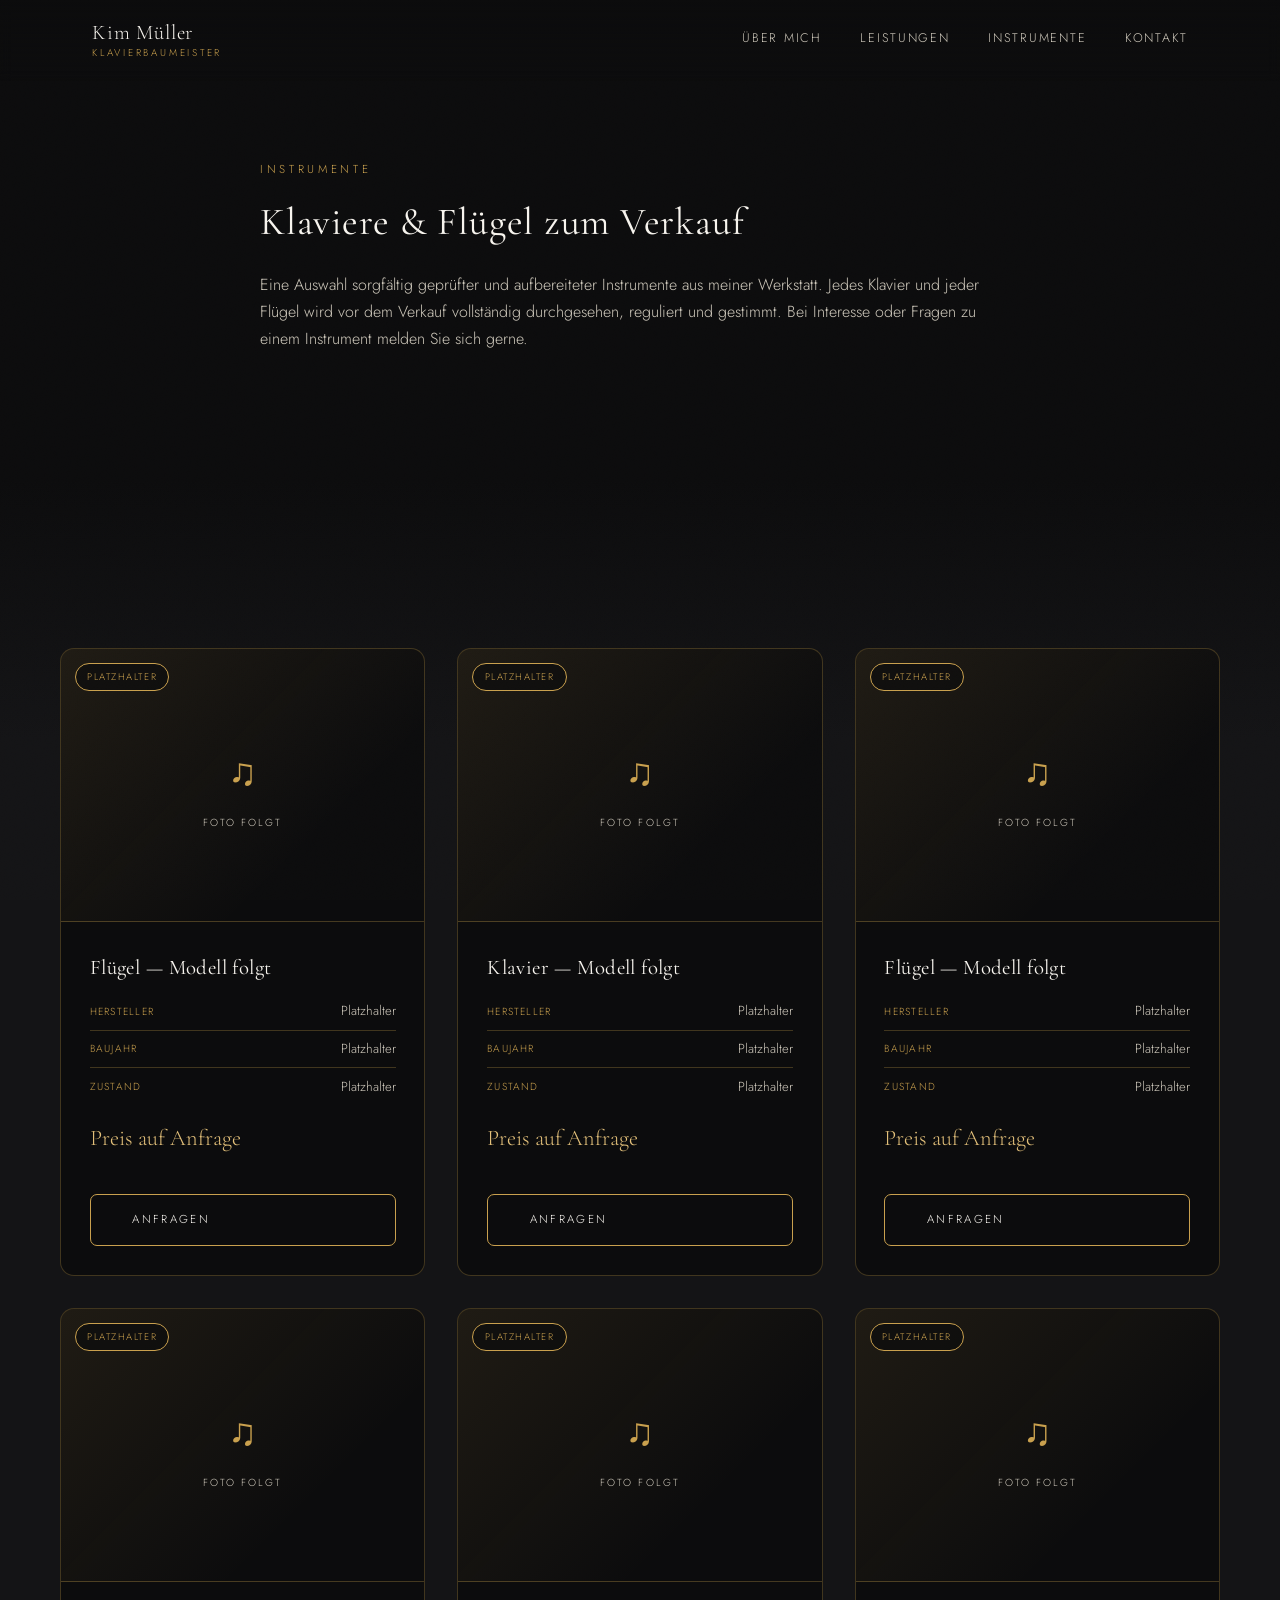
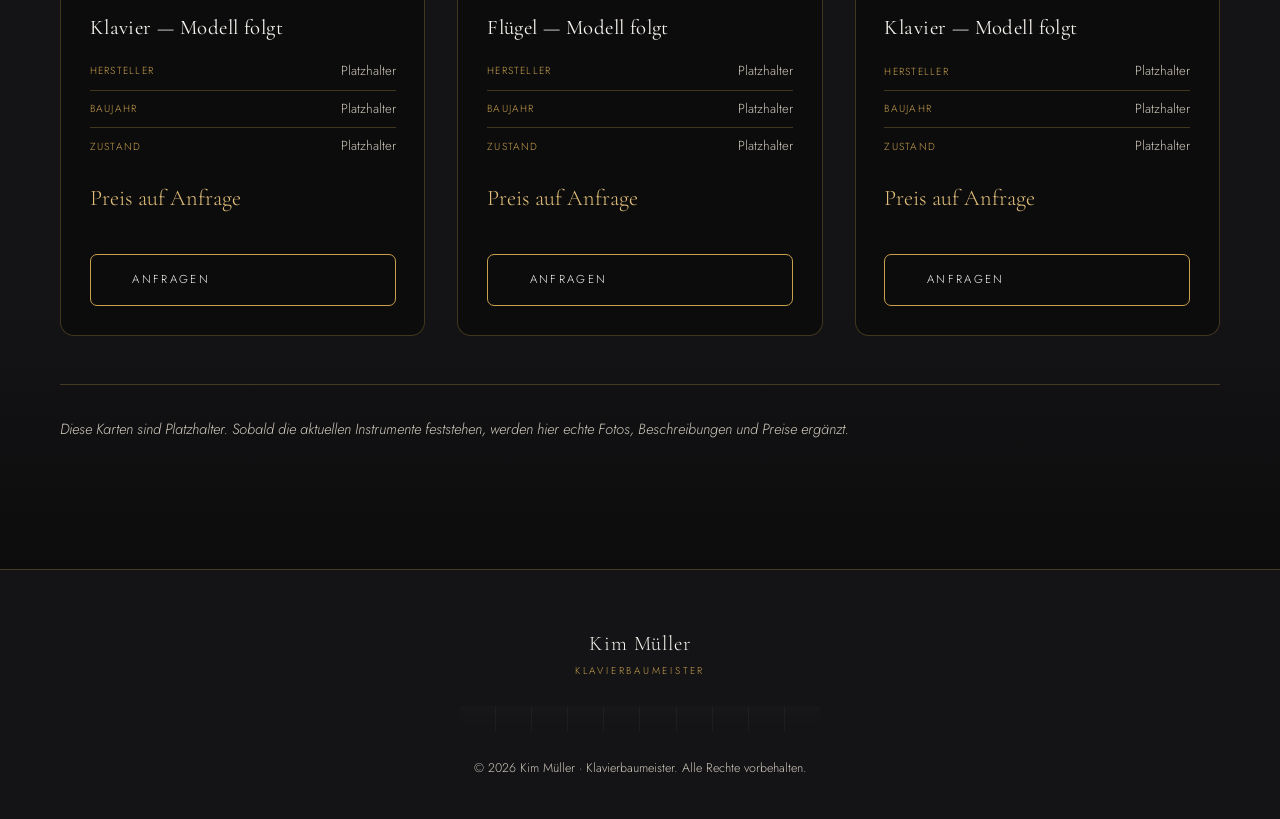
==== commit 528d56ae: "SEO-Grundlagen: Titel, strukturierte Daten, Sitemap, robots.txt, Favicon Co-Authored-By: Claude Opus" ====
--- a/instrumente.html
+++ b/instrumente.html
@@ -3,8 +3,16 @@
 <head>
 <meta charset="UTF-8">
 <meta name="viewport" content="width=device-width, initial-scale=1.0">
-<title>Instrumente — Kim Müller, Klavierbaumeister</title>
+<title>Klaviere &amp; Flügel kaufen in Freiburg — Kim Müller, Klavierbaumeister</title>
 <meta name="description" content="Klaviere und Flügel zum Verkauf bei Kim Müller, Klavierbaumeister in Freiburg im Breisgau.">
+<link rel="canonical" href="https://kimmueller.vercel.app/instrumente.html">
+<link rel="icon" href="favicon.svg" type="image/svg+xml">
+<meta property="og:type" content="website">
+<meta property="og:locale" content="de_DE">
+<meta property="og:title" content="Klaviere &amp; Flügel zum Verkauf — Kim Müller, Freiburg">
+<meta property="og:description" content="Geprüfte und aufbereitete Klaviere und Flügel aus der Werkstatt von Kim Müller in Freiburg im Breisgau.">
+<meta property="og:url" content="https://kimmueller.vercel.app/instrumente.html">
+<meta property="og:image" content="https://kimmueller.vercel.app/assets/kim-mueller-werkstatt.jpg">
 <link rel="preconnect" href="https://fonts.googleapis.com">
 <link rel="preconnect" href="https://fonts.gstatic.com" crossorigin>
 <link href="https://fonts.googleapis.com/css2?family=Cormorant+Garamond:ital,wght@0,300;0,400;0,500;0,600;1,400&family=Jost:wght@300;400;500&display=swap" rel="stylesheet">
@@ -47,35 +55,13 @@
 
   <section class="section alt" id="angebot">
     <div class="section-inner">
-      <!--
-        So fügen Sie Bilder hinzu:
-        Jedes Instrument hat eine Galerie (<div class="instrument-gallery">).
-        Für jedes Bild eine Zeile in "gallery-track" einfügen, z. B.:
-          <img src="assets/instrumente/fluegel-steinway-1.jpg" alt="Steinway Flügel, Ansicht von vorne" loading="lazy">
-          <img src="assets/instrumente/fluegel-steinway-2.jpg" alt="Steinway Flügel, Klaviatur" loading="lazy">
-        Die Platzhalter (<div class="gallery-slide ...">) dann einfach löschen.
-        Bei mehr als einem Bild erscheinen automatisch Pfeile und Punkte;
-        ein Klick auf ein Bild öffnet es groß.
-      -->
       <div class="instruments-grid">
 
         <div class="instrument-card reveal" style="--reveal-delay: 0.05s">
           <span class="instrument-badge">Platzhalter</span>
-          <div class="instrument-gallery" data-gallery>
-            <div class="gallery-track">
-              <div class="gallery-slide instrument-photo">
-                <span class="instrument-photo-icon" aria-hidden="true">♫</span>
-                <span class="instrument-photo-label">Foto 1 folgt</span>
-              </div>
-              <div class="gallery-slide instrument-photo">
-                <span class="instrument-photo-icon" aria-hidden="true">♫</span>
-                <span class="instrument-photo-label">Foto 2 folgt</span>
-              </div>
-              <div class="gallery-slide instrument-photo">
-                <span class="instrument-photo-icon" aria-hidden="true">♫</span>
-                <span class="instrument-photo-label">Foto 3 folgt</span>
-              </div>
-            </div>
+          <div class="instrument-photo">
+            <span class="instrument-photo-icon" aria-hidden="true">♫</span>
+            <span class="instrument-photo-label">Foto folgt</span>
           </div>
           <div class="instrument-info">
             <h3>Flügel — Modell folgt</h3>
@@ -91,21 +77,9 @@
 
         <div class="instrument-card reveal" style="--reveal-delay: 0.1s">
           <span class="instrument-badge">Platzhalter</span>
-          <div class="instrument-gallery" data-gallery>
-            <div class="gallery-track">
-              <div class="gallery-slide instrument-photo">
-                <span class="instrument-photo-icon" aria-hidden="true">♫</span>
-                <span class="instrument-photo-label">Foto 1 folgt</span>
-              </div>
-              <div class="gallery-slide instrument-photo">
-                <span class="instrument-photo-icon" aria-hidden="true">♫</span>
-                <span class="instrument-photo-label">Foto 2 folgt</span>
-              </div>
-              <div class="gallery-slide instrument-photo">
-                <span class="instrument-photo-icon" aria-hidden="true">♫</span>
-                <span class="instrument-photo-label">Foto 3 folgt</span>
-              </div>
-            </div>
+          <div class="instrument-photo">
+            <span class="instrument-photo-icon" aria-hidden="true">♫</span>
+            <span class="instrument-photo-label">Foto folgt</span>
           </div>
           <div class="instrument-info">
             <h3>Klavier — Modell folgt</h3>
@@ -121,21 +95,9 @@
 
         <div class="instrument-card reveal" style="--reveal-delay: 0.15s">
           <span class="instrument-badge">Platzhalter</span>
-          <div class="instrument-gallery" data-gallery>
-            <div class="gallery-track">
-              <div class="gallery-slide instrument-photo">
-                <span class="instrument-photo-icon" aria-hidden="true">♫</span>
-                <span class="instrument-photo-label">Foto 1 folgt</span>
-              </div>
-              <div class="gallery-slide instrument-photo">
-                <span class="instrument-photo-icon" aria-hidden="true">♫</span>
-                <span class="instrument-photo-label">Foto 2 folgt</span>
-              </div>
-              <div class="gallery-slide instrument-photo">
-                <span class="instrument-photo-icon" aria-hidden="true">♫</span>
-                <span class="instrument-photo-label">Foto 3 folgt</span>
-              </div>
-            </div>
+          <div class="instrument-photo">
+            <span class="instrument-photo-icon" aria-hidden="true">♫</span>
+            <span class="instrument-photo-label">Foto folgt</span>
           </div>
           <div class="instrument-info">
             <h3>Flügel — Modell folgt</h3>
@@ -151,21 +113,9 @@
 
         <div class="instrument-card reveal" style="--reveal-delay: 0.05s">
           <span class="instrument-badge">Platzhalter</span>
-          <div class="instrument-gallery" data-gallery>
-            <div class="gallery-track">
-              <div class="gallery-slide instrument-photo">
-                <span class="instrument-photo-icon" aria-hidden="true">♫</span>
-                <span class="instrument-photo-label">Foto 1 folgt</span>
-              </div>
-              <div class="gallery-slide instrument-photo">
-                <span class="instrument-photo-icon" aria-hidden="true">♫</span>
-                <span class="instrument-photo-label">Foto 2 folgt</span>
-              </div>
-              <div class="gallery-slide instrument-photo">
-                <span class="instrument-photo-icon" aria-hidden="true">♫</span>
-                <span class="instrument-photo-label">Foto 3 folgt</span>
-              </div>
-            </div>
+          <div class="instrument-photo">
+            <span class="instrument-photo-icon" aria-hidden="true">♫</span>
+            <span class="instrument-photo-label">Foto folgt</span>
           </div>
           <div class="instrument-info">
             <h3>Klavier — Modell folgt</h3>
@@ -181,21 +131,9 @@
 
         <div class="instrument-card reveal" style="--reveal-delay: 0.1s">
           <span class="instrument-badge">Platzhalter</span>
-          <div class="instrument-gallery" data-gallery>
-            <div class="gallery-track">
-              <div class="gallery-slide instrument-photo">
-                <span class="instrument-photo-icon" aria-hidden="true">♫</span>
-                <span class="instrument-photo-label">Foto 1 folgt</span>
-              </div>
-              <div class="gallery-slide instrument-photo">
-                <span class="instrument-photo-icon" aria-hidden="true">♫</span>
-                <span class="instrument-photo-label">Foto 2 folgt</span>
-              </div>
-              <div class="gallery-slide instrument-photo">
-                <span class="instrument-photo-icon" aria-hidden="true">♫</span>
-                <span class="instrument-photo-label">Foto 3 folgt</span>
-              </div>
-            </div>
+          <div class="instrument-photo">
+            <span class="instrument-photo-icon" aria-hidden="true">♫</span>
+            <span class="instrument-photo-label">Foto folgt</span>
           </div>
           <div class="instrument-info">
             <h3>Flügel — Modell folgt</h3>
@@ -211,21 +149,9 @@
 
         <div class="instrument-card reveal" style="--reveal-delay: 0.15s">
           <span class="instrument-badge">Platzhalter</span>
-          <div class="instrument-gallery" data-gallery>
-            <div class="gallery-track">
-              <div class="gallery-slide instrument-photo">
-                <span class="instrument-photo-icon" aria-hidden="true">♫</span>
-                <span class="instrument-photo-label">Foto 1 folgt</span>
-              </div>
-              <div class="gallery-slide instrument-photo">
-                <span class="instrument-photo-icon" aria-hidden="true">♫</span>
-                <span class="instrument-photo-label">Foto 2 folgt</span>
-              </div>
-              <div class="gallery-slide instrument-photo">
-                <span class="instrument-photo-icon" aria-hidden="true">♫</span>
-                <span class="instrument-photo-label">Foto 3 folgt</span>
-              </div>
-            </div>
+          <div class="instrument-photo">
+            <span class="instrument-photo-icon" aria-hidden="true">♫</span>
+            <span class="instrument-photo-label">Foto folgt</span>
           </div>
           <div class="instrument-info">
             <h3>Klavier — Modell folgt</h3>
@@ -263,6 +189,5 @@
 </footer>
 
 <script src="script.js"></script>
-<script src="gallery.js"></script>
 </body>
 </html>
--- a/styles.css
+++ b/styles.css
@@ -573,12 +573,6 @@
   letter-spacing: 0.2em;
   color: var(--ivory-dim);
 }
-
-/* Instrumente-Teaser auf der Startseite */
-.instruments-teaser .instruments-grid { margin-top: 2.5rem; }
-.instruments-teaser .page-intro { margin: 0 auto; text-align: center; }
-.instrument-card-link { color: inherit; }
-.instruments-teaser-cta { text-align: center; margin-top: 3rem; }
 
 /* ---------- Quote ---------- */
 .quote-section { text-align: center; padding: 6rem 1.5rem; }
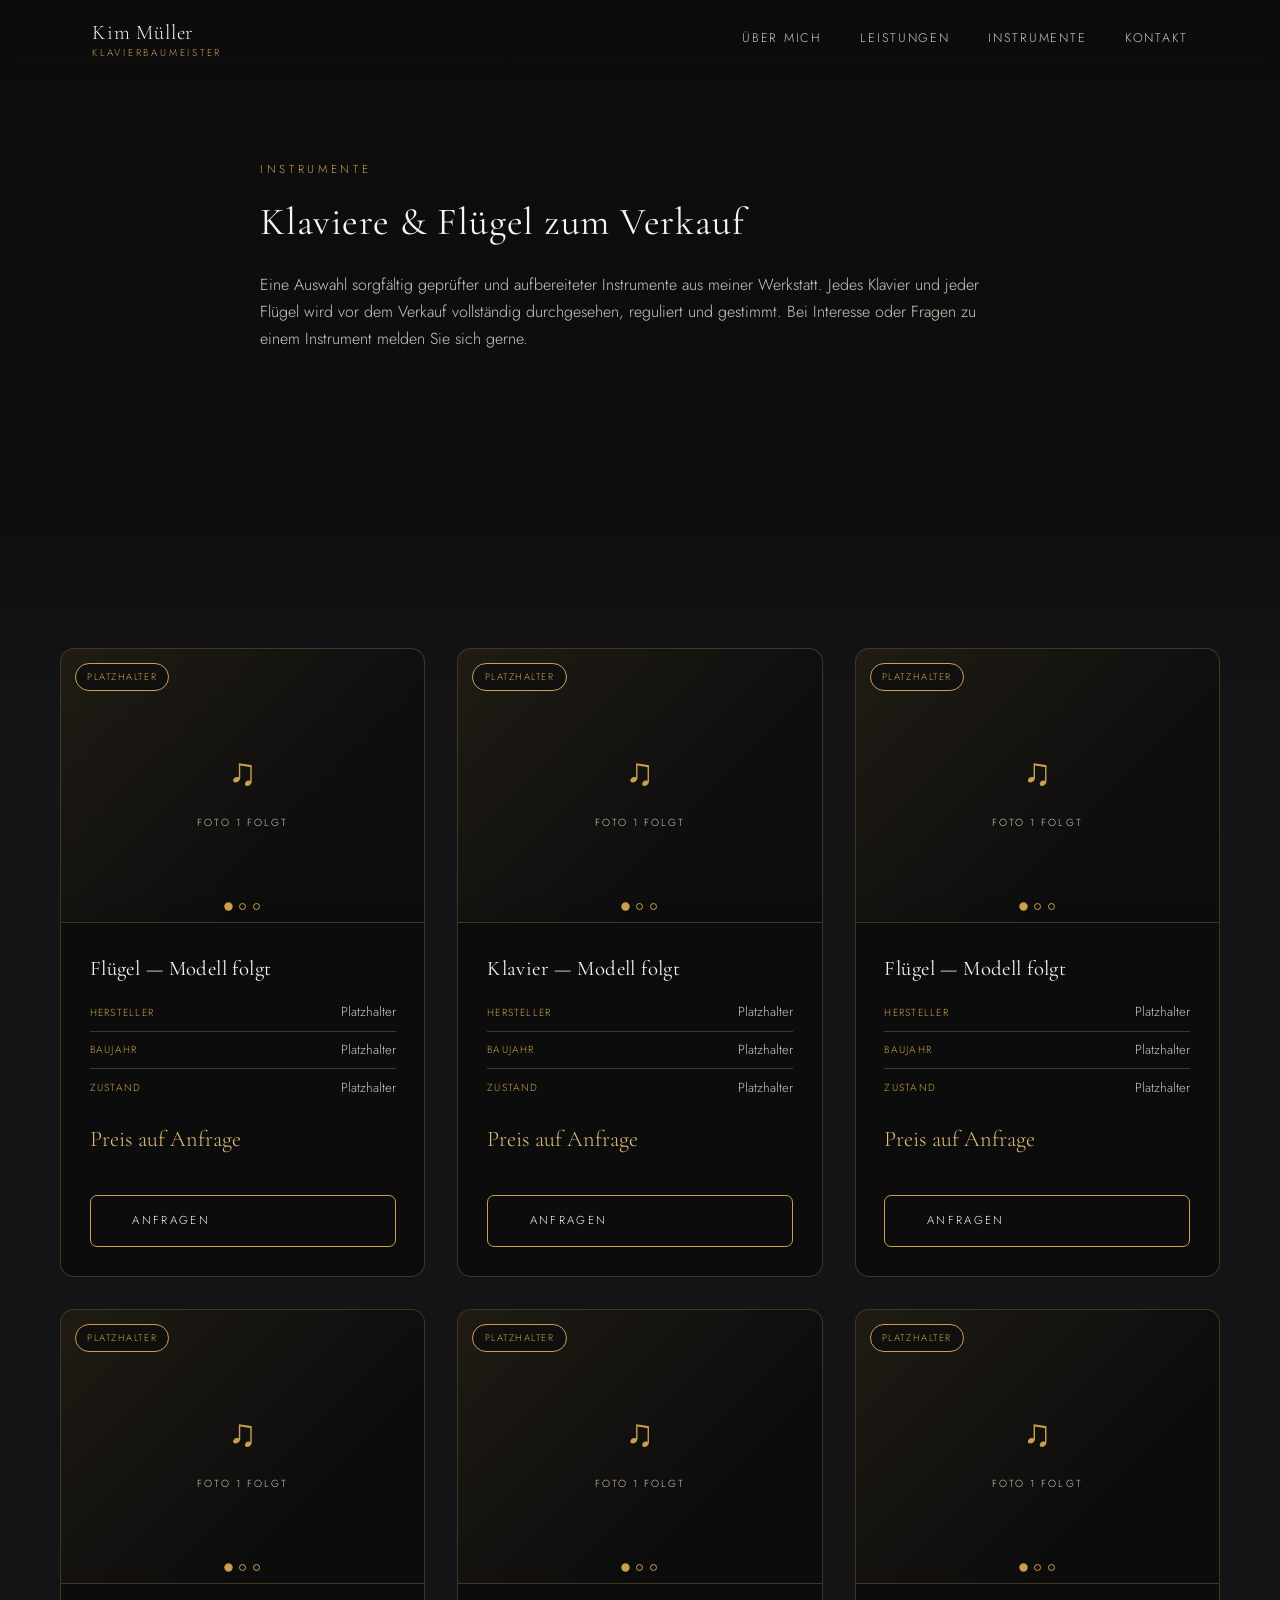
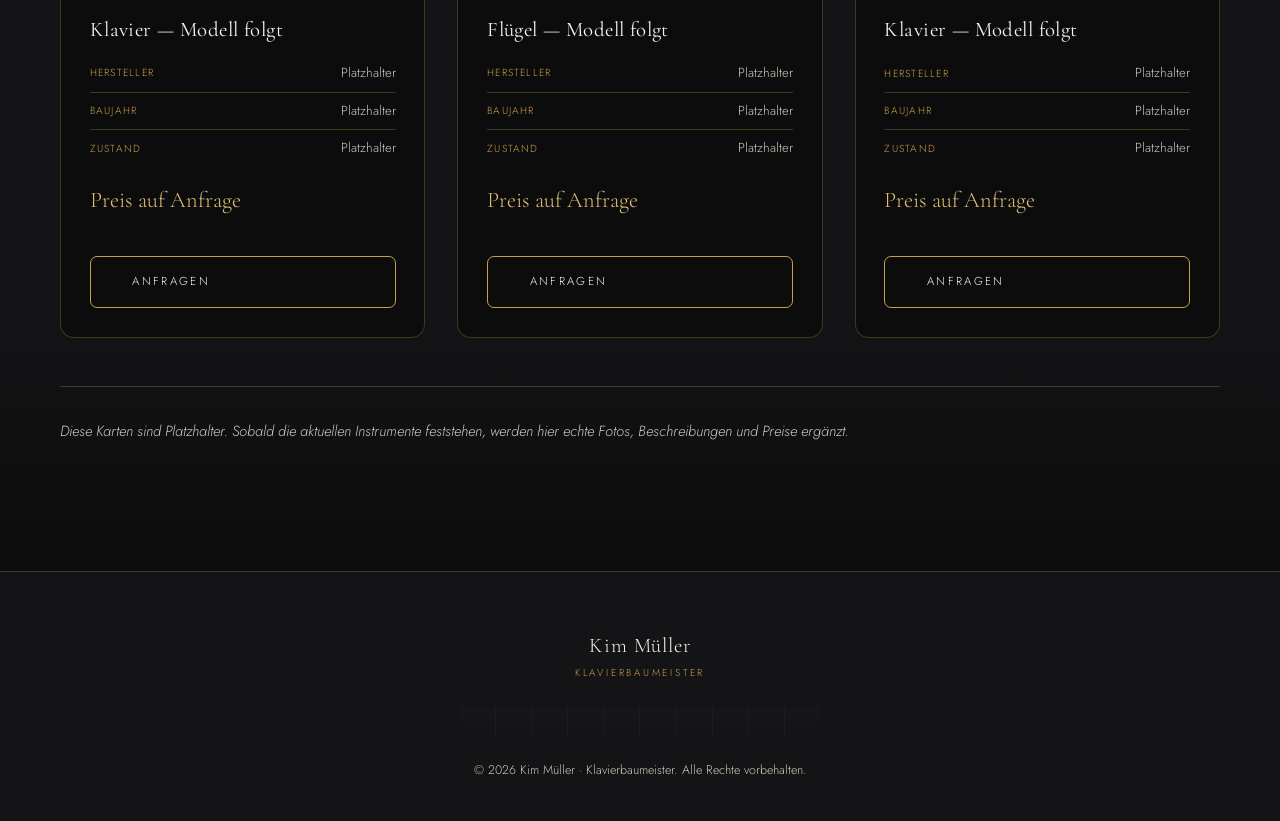
==== commit b9e316f6: "Merge e42a2020cb3c56762504a3823eae78915b2494e3 into 571a5c0fbdd77daef231a3a11e30e5c4cdf04dbf" ====
--- a/instrumente.html
+++ b/instrumente.html
@@ -3,16 +3,8 @@
 <head>
 <meta charset="UTF-8">
 <meta name="viewport" content="width=device-width, initial-scale=1.0">
-<title>Klaviere &amp; Flügel kaufen in Freiburg — Kim Müller, Klavierbaumeister</title>
+<title>Instrumente — Kim Müller, Klavierbaumeister</title>
 <meta name="description" content="Klaviere und Flügel zum Verkauf bei Kim Müller, Klavierbaumeister in Freiburg im Breisgau.">
-<link rel="canonical" href="https://kimmueller.vercel.app/instrumente.html">
-<link rel="icon" href="favicon.svg" type="image/svg+xml">
-<meta property="og:type" content="website">
-<meta property="og:locale" content="de_DE">
-<meta property="og:title" content="Klaviere &amp; Flügel zum Verkauf — Kim Müller, Freiburg">
-<meta property="og:description" content="Geprüfte und aufbereitete Klaviere und Flügel aus der Werkstatt von Kim Müller in Freiburg im Breisgau.">
-<meta property="og:url" content="https://kimmueller.vercel.app/instrumente.html">
-<meta property="og:image" content="https://kimmueller.vercel.app/assets/kim-mueller-werkstatt.jpg">
 <link rel="preconnect" href="https://fonts.googleapis.com">
 <link rel="preconnect" href="https://fonts.gstatic.com" crossorigin>
 <link href="https://fonts.googleapis.com/css2?family=Cormorant+Garamond:ital,wght@0,300;0,400;0,500;0,600;1,400&family=Jost:wght@300;400;500&display=swap" rel="stylesheet">
@@ -55,13 +47,35 @@
 
   <section class="section alt" id="angebot">
     <div class="section-inner">
+      <!--
+        So fügen Sie Bilder hinzu:
+        Jedes Instrument hat eine Galerie (<div class="instrument-gallery">).
+        Für jedes Bild eine Zeile in "gallery-track" einfügen, z. B.:
+          <img src="assets/instrumente/fluegel-steinway-1.jpg" alt="Steinway Flügel, Ansicht von vorne" loading="lazy">
+          <img src="assets/instrumente/fluegel-steinway-2.jpg" alt="Steinway Flügel, Klaviatur" loading="lazy">
+        Die Platzhalter (<div class="gallery-slide ...">) dann einfach löschen.
+        Bei mehr als einem Bild erscheinen automatisch Pfeile und Punkte;
+        ein Klick auf ein Bild öffnet es groß.
+      -->
       <div class="instruments-grid">
 
         <div class="instrument-card reveal" style="--reveal-delay: 0.05s">
           <span class="instrument-badge">Platzhalter</span>
-          <div class="instrument-photo">
-            <span class="instrument-photo-icon" aria-hidden="true">♫</span>
-            <span class="instrument-photo-label">Foto folgt</span>
+          <div class="instrument-gallery" data-gallery>
+            <div class="gallery-track">
+              <div class="gallery-slide instrument-photo">
+                <span class="instrument-photo-icon" aria-hidden="true">♫</span>
+                <span class="instrument-photo-label">Foto 1 folgt</span>
+              </div>
+              <div class="gallery-slide instrument-photo">
+                <span class="instrument-photo-icon" aria-hidden="true">♫</span>
+                <span class="instrument-photo-label">Foto 2 folgt</span>
+              </div>
+              <div class="gallery-slide instrument-photo">
+                <span class="instrument-photo-icon" aria-hidden="true">♫</span>
+                <span class="instrument-photo-label">Foto 3 folgt</span>
+              </div>
+            </div>
           </div>
           <div class="instrument-info">
             <h3>Flügel — Modell folgt</h3>
@@ -77,9 +91,21 @@
 
         <div class="instrument-card reveal" style="--reveal-delay: 0.1s">
           <span class="instrument-badge">Platzhalter</span>
-          <div class="instrument-photo">
-            <span class="instrument-photo-icon" aria-hidden="true">♫</span>
-            <span class="instrument-photo-label">Foto folgt</span>
+          <div class="instrument-gallery" data-gallery>
+            <div class="gallery-track">
+              <div class="gallery-slide instrument-photo">
+                <span class="instrument-photo-icon" aria-hidden="true">♫</span>
+                <span class="instrument-photo-label">Foto 1 folgt</span>
+              </div>
+              <div class="gallery-slide instrument-photo">
+                <span class="instrument-photo-icon" aria-hidden="true">♫</span>
+                <span class="instrument-photo-label">Foto 2 folgt</span>
+              </div>
+              <div class="gallery-slide instrument-photo">
+                <span class="instrument-photo-icon" aria-hidden="true">♫</span>
+                <span class="instrument-photo-label">Foto 3 folgt</span>
+              </div>
+            </div>
           </div>
           <div class="instrument-info">
             <h3>Klavier — Modell folgt</h3>
@@ -95,9 +121,21 @@
 
         <div class="instrument-card reveal" style="--reveal-delay: 0.15s">
           <span class="instrument-badge">Platzhalter</span>
-          <div class="instrument-photo">
-            <span class="instrument-photo-icon" aria-hidden="true">♫</span>
-            <span class="instrument-photo-label">Foto folgt</span>
+          <div class="instrument-gallery" data-gallery>
+            <div class="gallery-track">
+              <div class="gallery-slide instrument-photo">
+                <span class="instrument-photo-icon" aria-hidden="true">♫</span>
+                <span class="instrument-photo-label">Foto 1 folgt</span>
+              </div>
+              <div class="gallery-slide instrument-photo">
+                <span class="instrument-photo-icon" aria-hidden="true">♫</span>
+                <span class="instrument-photo-label">Foto 2 folgt</span>
+              </div>
+              <div class="gallery-slide instrument-photo">
+                <span class="instrument-photo-icon" aria-hidden="true">♫</span>
+                <span class="instrument-photo-label">Foto 3 folgt</span>
+              </div>
+            </div>
           </div>
           <div class="instrument-info">
             <h3>Flügel — Modell folgt</h3>
@@ -113,9 +151,21 @@
 
         <div class="instrument-card reveal" style="--reveal-delay: 0.05s">
           <span class="instrument-badge">Platzhalter</span>
-          <div class="instrument-photo">
-            <span class="instrument-photo-icon" aria-hidden="true">♫</span>
-            <span class="instrument-photo-label">Foto folgt</span>
+          <div class="instrument-gallery" data-gallery>
+            <div class="gallery-track">
+              <div class="gallery-slide instrument-photo">
+                <span class="instrument-photo-icon" aria-hidden="true">♫</span>
+                <span class="instrument-photo-label">Foto 1 folgt</span>
+              </div>
+              <div class="gallery-slide instrument-photo">
+                <span class="instrument-photo-icon" aria-hidden="true">♫</span>
+                <span class="instrument-photo-label">Foto 2 folgt</span>
+              </div>
+              <div class="gallery-slide instrument-photo">
+                <span class="instrument-photo-icon" aria-hidden="true">♫</span>
+                <span class="instrument-photo-label">Foto 3 folgt</span>
+              </div>
+            </div>
           </div>
           <div class="instrument-info">
             <h3>Klavier — Modell folgt</h3>
@@ -131,9 +181,21 @@
 
         <div class="instrument-card reveal" style="--reveal-delay: 0.1s">
           <span class="instrument-badge">Platzhalter</span>
-          <div class="instrument-photo">
-            <span class="instrument-photo-icon" aria-hidden="true">♫</span>
-            <span class="instrument-photo-label">Foto folgt</span>
+          <div class="instrument-gallery" data-gallery>
+            <div class="gallery-track">
+              <div class="gallery-slide instrument-photo">
+                <span class="instrument-photo-icon" aria-hidden="true">♫</span>
+                <span class="instrument-photo-label">Foto 1 folgt</span>
+              </div>
+              <div class="gallery-slide instrument-photo">
+                <span class="instrument-photo-icon" aria-hidden="true">♫</span>
+                <span class="instrument-photo-label">Foto 2 folgt</span>
+              </div>
+              <div class="gallery-slide instrument-photo">
+                <span class="instrument-photo-icon" aria-hidden="true">♫</span>
+                <span class="instrument-photo-label">Foto 3 folgt</span>
+              </div>
+            </div>
           </div>
           <div class="instrument-info">
             <h3>Flügel — Modell folgt</h3>
@@ -149,9 +211,21 @@
 
         <div class="instrument-card reveal" style="--reveal-delay: 0.15s">
           <span class="instrument-badge">Platzhalter</span>
-          <div class="instrument-photo">
-            <span class="instrument-photo-icon" aria-hidden="true">♫</span>
-            <span class="instrument-photo-label">Foto folgt</span>
+          <div class="instrument-gallery" data-gallery>
+            <div class="gallery-track">
+              <div class="gallery-slide instrument-photo">
+                <span class="instrument-photo-icon" aria-hidden="true">♫</span>
+                <span class="instrument-photo-label">Foto 1 folgt</span>
+              </div>
+              <div class="gallery-slide instrument-photo">
+                <span class="instrument-photo-icon" aria-hidden="true">♫</span>
+                <span class="instrument-photo-label">Foto 2 folgt</span>
+              </div>
+              <div class="gallery-slide instrument-photo">
+                <span class="instrument-photo-icon" aria-hidden="true">♫</span>
+                <span class="instrument-photo-label">Foto 3 folgt</span>
+              </div>
+            </div>
           </div>
           <div class="instrument-info">
             <h3>Klavier — Modell folgt</h3>
@@ -189,5 +263,6 @@
 </footer>
 
 <script src="script.js"></script>
+<script src="gallery.js"></script>
 </body>
 </html>
--- a/styles.css
+++ b/styles.css
@@ -705,3 +705,6 @@
   .instruments-grid { grid-template-columns: 1fr; }
   .stats { flex-wrap: wrap; row-gap: 1.4rem; }
 }
+
+/* Spam trap for the contact form: hidden from people, filled in by bots */
+.form-honeypot { display: none; }
